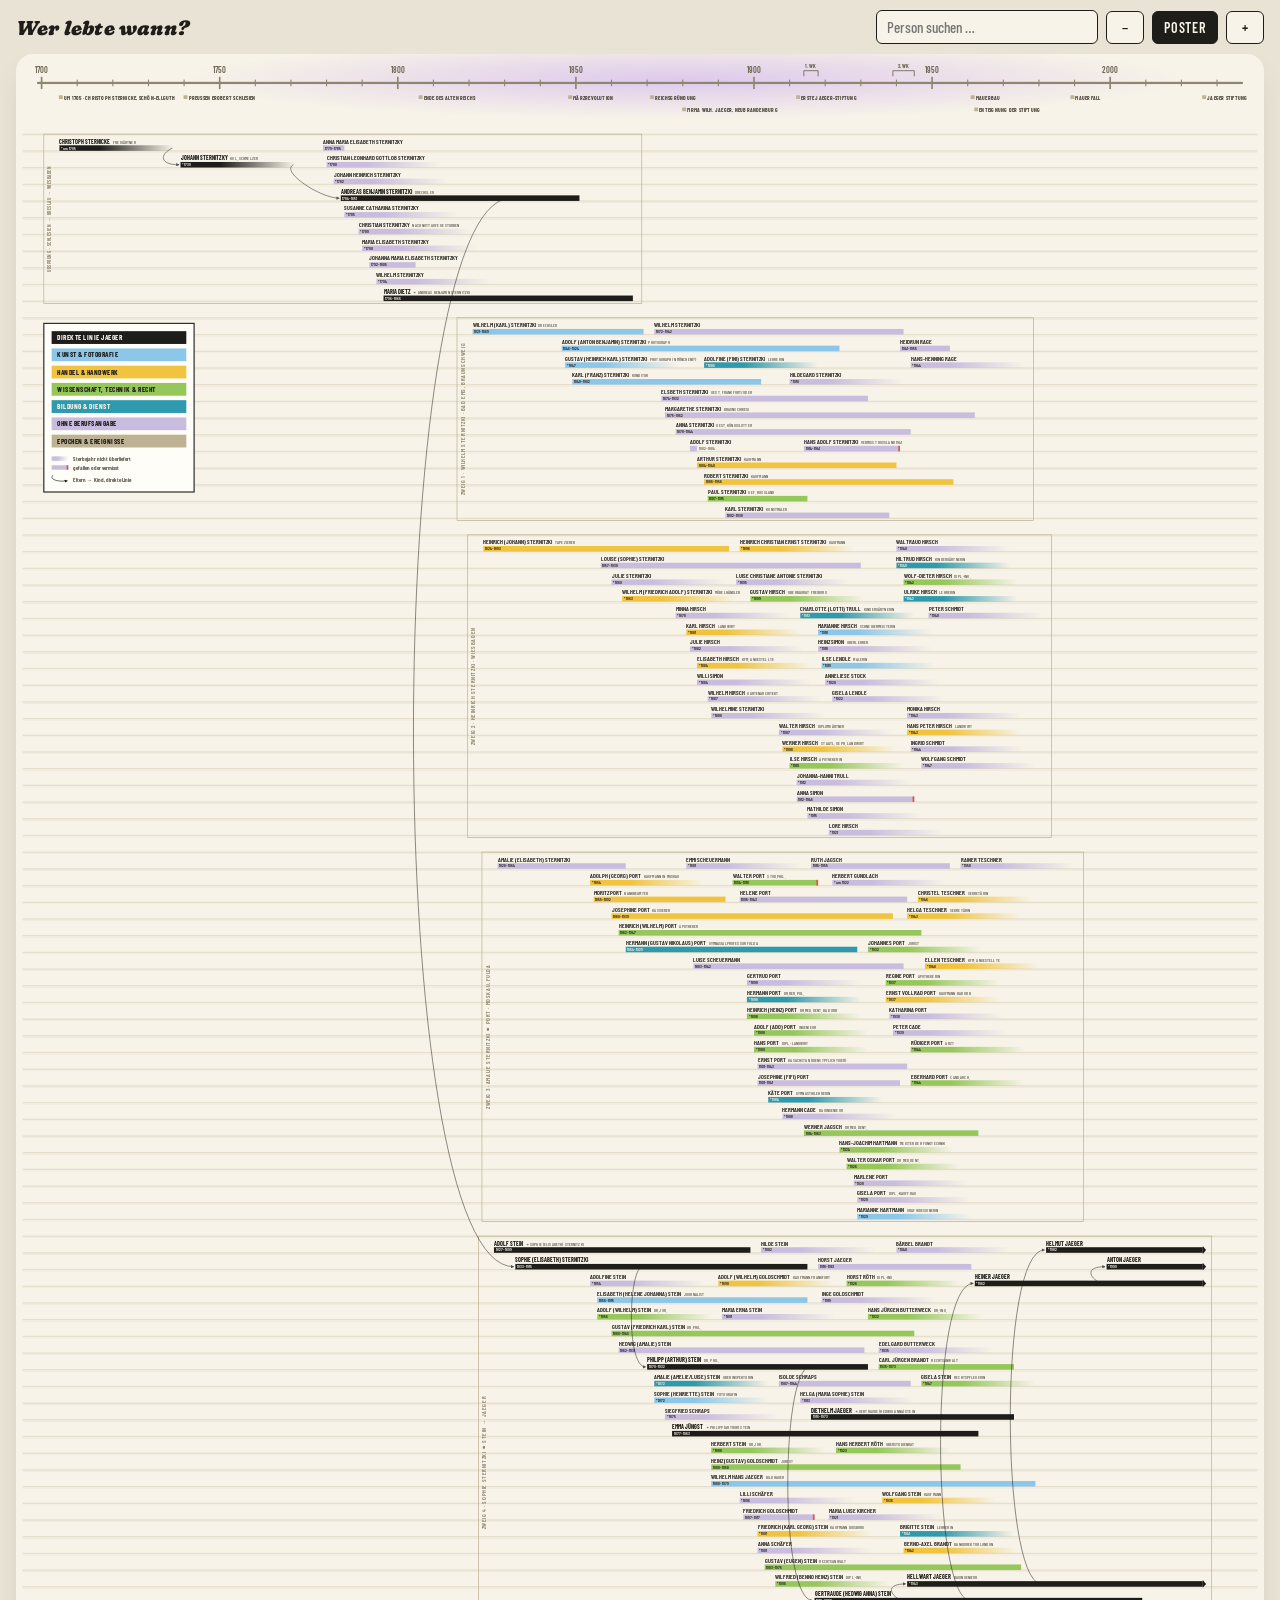
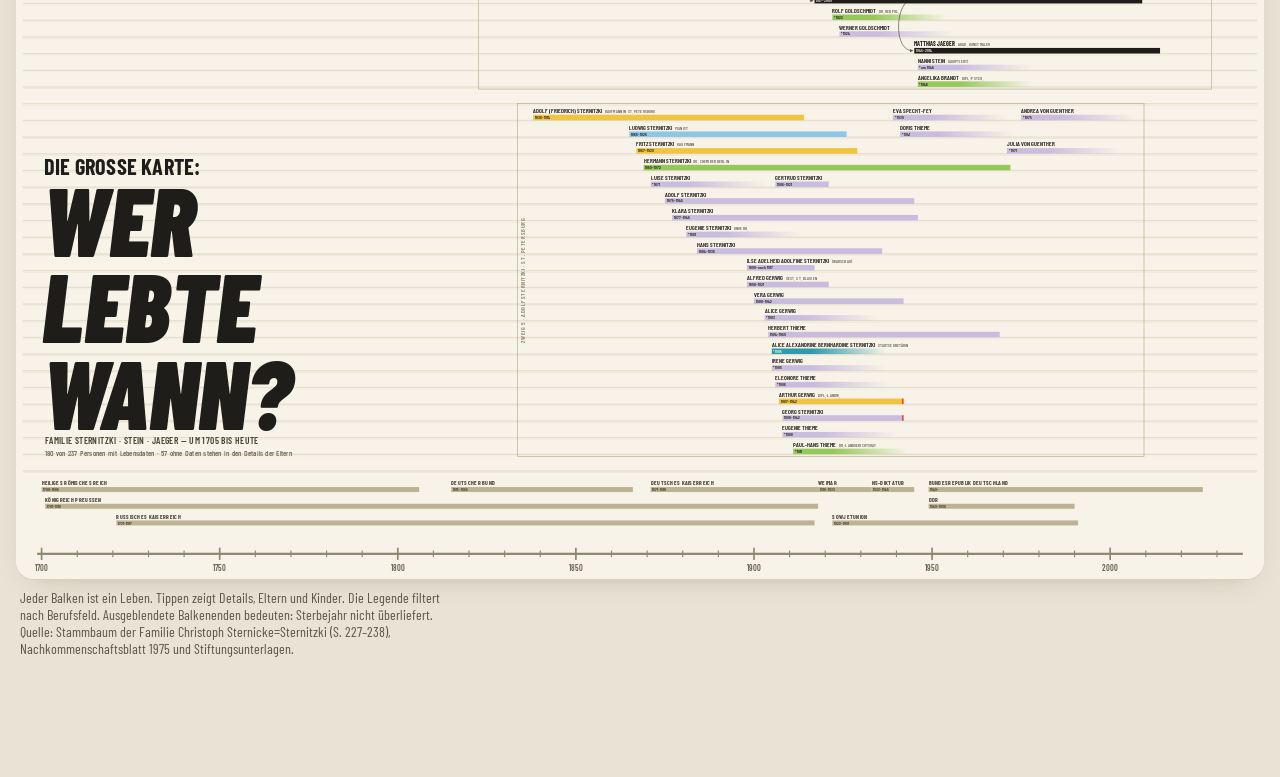
==== wer-lebte-wann.html @ cc1fd386 "Add files via upload" ====
<!doctype html><html><head><meta charset=utf8><meta name=viewport content="width=device-width,initial-scale=1,viewport-fit=cover"><style>:root{color-scheme:light;box-sizing:border-box;padding-top:env(safe-area-inset-top,0px);padding-bottom:env(safe-area-inset-bottom,0px)}html{scroll-padding-top:env(safe-area-inset-top,0px)}body{margin:0;padding:0;font:14px -apple-system,BlinkMacSystemFont,sans-serif;background:#faf9f5;color:#141413}img{max-width:100%}[hidden]:not([hidden=until-found i]){display:none!important}</style></head><body>
<title>Wer lebte wann? Familie Jaeger</title>
<link rel="preconnect" href="https://fonts.googleapis.com">
<link rel="preconnect" href="https://fonts.gstatic.com" crossorigin>
<link rel="stylesheet" href="https://fonts.googleapis.com/css2?family=Fraunces:ital,opsz,wght,SOFT,WONK@0,9..144,700,100,0;1,9..144,900,100,1&family=Barlow+Condensed:wght@400;500;600;700&display=swap">
<style>
:root{
  --page:#e9e3d5; --paper:#f7f3e8; --ink:#1f1d1a; --ink2:#5b554a; --rule:#e2dac7;
  --kunst:#8cc7ea; --handel:#f0c43f; --wissen:#95c75a; --bildung:#2f9aad; --none:#c9bddf;
  --linie:#1f1d1a; --epoche:#bdb293; --krieg:#e0524a;
  color-scheme: light;
}
html,body{background:var(--page);color:var(--ink)}
body{font-family:"Barlow Condensed","Arial Narrow",Arial,sans-serif;padding-inline:16px;padding-block:0 120px}
.bar{position:sticky;top:env(safe-area-inset-top,0px);z-index:5;display:flex;flex-wrap:wrap;gap:8px;align-items:center;
  padding-block:10px;background:var(--page)}
.bar b{font-family:Fraunces,Georgia,serif;font-style:italic;font-weight:900;font-size:20px;letter-spacing:.01em;margin-right:auto;
  font-variation-settings:"SOFT" 100,"WONK" 1}
.bar input{font:500 15px "Barlow Condensed",sans-serif;padding:7px 10px;border:1.5px solid var(--ink);border-radius:6px;background:var(--paper);color:var(--ink);width:200px;max-width:52vw}
.bar button{font:600 14px "Barlow Condensed",sans-serif;letter-spacing:.06em;text-transform:uppercase;padding:7px 11px;border:1.5px solid var(--ink);
  background:var(--paper);color:var(--ink);border-radius:6px;cursor:pointer;min-width:38px}
.bar button:hover{background:var(--ink);color:var(--paper)}
.bar button:focus-visible,.bar input:focus-visible{outline:2px solid var(--krieg);outline-offset:2px}
.bar button[aria-pressed="true"]{background:var(--ink);color:var(--paper)}
#wrap{overflow-x:auto;border-radius:18px;background:var(--paper);box-shadow:0 1px 0 #d8d0bd,0 10px 30px -18px rgba(60,45,20,.35)}
#wrap svg{display:block}
svg text{font-family:"Barlow Condensed","Arial Narrow",Arial,sans-serif}
.it{cursor:pointer}
.it:hover .nm{fill:#b8382f}
.it .hl{fill:none;stroke:transparent;stroke-width:2}
.it.sel .hl{stroke:var(--krieg)}
.it.rel .hl{stroke:var(--krieg);stroke-dasharray:3 3}
.dim{opacity:.13}
.lg{cursor:pointer}
.lg:hover text{fill:#b8382f}
.hint{font-size:14px;color:var(--ink2);margin:10px 4px 0;max-width:70ch}
#card{position:fixed;left:50%;transform:translateX(-50%);bottom:calc(14px + env(safe-area-inset-bottom,0px));z-index:9;
  width:min(540px,calc(100vw - 32px));background:#fffdf7;border:1.5px solid var(--ink);border-radius:14px;
  box-shadow:0 18px 40px -16px rgba(40,30,10,.45);padding:14px 16px 14px;max-height:52vh;overflow:auto}
#card h3{font-family:Fraunces,Georgia,serif;font-weight:700;font-size:22px;line-height:1.1;margin:0 30px 2px 0;text-wrap:balance}
#card .d{font-weight:600;font-size:15px;letter-spacing:.05em;color:var(--ink2)}
#card .chip{display:inline-block;font-weight:600;font-size:12px;letter-spacing:.08em;text-transform:uppercase;padding:2px 7px;border-radius:3px;margin:8px 6px 0 0;color:var(--ink)}
#card p{font-family:Georgia,serif;font-size:14.5px;line-height:1.45;margin:8px 0 0;color:var(--ink)}
#card .k{font-family:"Barlow Condensed",sans-serif;font-weight:600;font-size:12px;letter-spacing:.08em;text-transform:uppercase;color:var(--ink2);margin-top:10px}
#card a{color:var(--ink);text-decoration:underline;text-decoration-color:#b9ad8e;cursor:pointer}
#card .x{position:absolute;right:10px;top:8px;border:0;background:none;font-size:24px;line-height:1;cursor:pointer;color:var(--ink);padding:4px 6px}
@media (prefers-reduced-motion:no-preference){ .it.flash .hl{animation:fl 1.1s ease 2} @keyframes fl{50%{stroke:var(--krieg);stroke-width:5}} }
</style>

<div class="bar">
  <b>Wer lebte wann?</b>
  <input id="q" list="names" placeholder="Person suchen …" aria-label="Person suchen" autocomplete="off">
  <datalist id="names"></datalist>
  <button id="zo" aria-label="Verkleinern">−</button>
  <button id="zf" aria-pressed="true">Poster</button>
  <button id="zi" aria-label="Vergrößern">+</button>
</div>
<div id="wrap" role="img" aria-label="Zeitleiste der Lebensdaten der Familie Sternitzki, Stein und Jaeger von 1705 bis heute"></div>
<p class="hint">Jeder Balken ist ein Leben. Tippen zeigt Details, Eltern und Kinder. Die Legende filtert nach Berufsfeld. Ausgeblendete Balkenenden bedeuten: Sterbejahr nicht überliefert. Quelle: Stammbaum der Familie Christoph Sternicke=Sternitzki (S. 227–238), Nachkommenschaftsblatt 1975 und Stiftungsunterlagen.</p>
<div id="card" hidden></div>

<script>
const DATA = [{"id":0,"p":null,"n":"Christoph Sternicke","b":1705,"d":null,"ap":true,"df":"","pr":"Freigärtner, Schön-Ellguth (Schlesien)","note":"Freigärtner, Schön-Ellguth (Schlesien) · ⚭ Maria","dt":"um 1705","main":true,"band":0},{"id":1,"p":0,"n":"Johann Sternitzky","b":1739,"d":null,"ap":false,"df":"","pr":"Kgl. Schmelzer, Münze Breslau","note":"Kgl. Schmelzer, Münze Breslau · ⚭ Maria Elisabeth Methmer · 9 Kinder","dt":"*22.1.1739","main":true,"band":0},{"id":2,"p":1,"n":"Anna Maria Elisabeth Sternitzky","b":1779,"d":1785,"ap":false,"df":"","pr":"","note":"","dt":"*26.1.1779, †1785","main":false,"band":0},{"id":3,"p":1,"n":"Christian Leonhard Gottlob Sternitzky","b":1780,"d":null,"ap":false,"df":"","pr":"","note":"","dt":"*17.9.1780","main":false,"band":0},{"id":4,"p":1,"n":"Johann Heinrich Sternitzky","b":1782,"d":null,"ap":false,"df":"","pr":"","note":"","dt":"*20.11.1782","main":false,"band":0},{"id":5,"p":1,"n":"Andreas Benjamin Sternitzki","b":1784,"d":1851,"ap":false,"df":"","pr":"Drechsler, Wiesbaden","note":"⚭ Maria Sophie Henriette Amalie Dietz (1796–1866) · Drechsler, Wiesbaden · 5 Kinder","dt":"1784–1851","main":true,"band":0},{"id":6,"p":1,"n":"Susanne Catharina Sternitzky","b":1785,"d":null,"ap":false,"df":"","pr":"","note":"","dt":"*2.2.1785","main":false,"band":0},{"id":7,"p":1,"n":"Christian Sternitzky","b":1789,"d":null,"ap":false,"df":"","pr":"nach Nottaufe gestorben","note":"nach Nottaufe gestorben","dt":"*6.1.1789","main":false,"band":0},{"id":8,"p":1,"n":"Maria Elisabeth Sternitzky","b":1790,"d":null,"ap":false,"df":"","pr":"","note":"","dt":"*2.7.1790","main":false,"band":0},{"id":9,"p":1,"n":"Johanna Maria Elisabeth Sternitzky","b":1792,"d":1805,"ap":false,"df":"","pr":"","note":"","dt":"1792–1805","main":false,"band":0},{"id":10,"p":1,"n":"Wilhelm Sternitzky","b":1794,"d":null,"ap":false,"df":"","pr":"","note":"","dt":"*16.11.1794","main":false,"band":0},{"id":11,"p":5,"n":"Wilhelm (Karl) Sternitzki","b":1821,"d":1869,"ap":false,"df":"","pr":"Drechsler, Graveur, Photograph, Bad Ems","note":"Drechsler, Graveur, Photograph, Bad Ems · ⚭ Elisabeth Hofmann (†1878) · 3 Kinder","dt":"1821–1869","main":false,"band":1},{"id":12,"p":11,"n":"Adolf (Anton Benjamin) Sternitzki","b":1846,"d":1924,"ap":false,"df":"","pr":"Photograph, Wolfenbüttel (1871) & Braunschweig (1877)","note":"Photograph, Wolfenbüttel (1871) & Braunschweig (1877) · 1.⚭ Louise Karoline Rudolff (†1884) · 2.⚭ Christine Helene Bock (1861–1901) · 6 Kinder, 1–3 Wolfenbüttel, 4–6 Braunschweig","dt":"1846–1924","main":false,"band":1},{"id":13,"p":12,"n":"Wilhelm Sternitzki","b":1872,"d":1942,"ap":false,"df":"","pr":"","note":"⚭ Margarethe Reinicke (†1968), Gifhorn · 2 Kinder","dt":"1872–1942","main":false,"band":1},{"id":14,"p":13,"n":"Hildegard Sternitzki","b":1910,"d":null,"ap":false,"df":"","pr":"","note":"⚭ Walter Rage (gef. Russland 1943) · 2 Kinder","dt":"*1910","main":false,"band":1},{"id":15,"p":14,"n":"Heidrun Rage","b":1941,"d":1955,"ap":false,"df":"","pr":"","note":"","dt":"1941–1955","main":false,"band":1},{"id":16,"p":14,"n":"Hans-Henning Rage","b":1944,"d":null,"ap":false,"df":"","pr":"","note":"","dt":"*1944","main":false,"band":1},{"id":17,"p":13,"n":"Hans Adolf Sternitzki","b":1914,"d":1941,"ap":false,"df":"vermisst","pr":"vermißt Russland 1941","note":"vermißt Russland 1941","dt":"*1914","main":false,"band":1},{"id":18,"p":12,"n":"Elsbeth Sternitzki","b":1874,"d":1932,"ap":false,"df":"","pr":"gest. Frankfurt/Oder","note":"gest. Frankfurt/Oder","dt":"1874–1932","main":false,"band":1},{"id":19,"p":12,"n":"Margarethe Sternitzki","b":1875,"d":1962,"ap":false,"df":"","pr":"Braunschweig","note":"Braunschweig","dt":"1875–1962","main":false,"band":1},{"id":20,"p":12,"n":"Anna Sternitzki","b":1878,"d":1944,"ap":false,"df":"","pr":"gest. Königslutter","note":"gest. Königslutter","dt":"1878–1944","main":false,"band":1},{"id":21,"p":12,"n":"Adolf Sternitzki","b":1882,"d":1884,"ap":false,"df":"","pr":"","note":"","dt":"1882–1884","main":false,"band":1},{"id":22,"p":12,"n":"Adolfine (Fini) Sternitzki","b":1886,"d":null,"ap":false,"df":"","pr":"Lehrerin, Braunschweig","note":"Lehrerin, Braunschweig","dt":"*1886","main":false,"band":1},{"id":23,"p":11,"n":"Gustav (Heinrich Karl) Sternitzki","b":1847,"d":null,"ap":false,"df":"","pr":"Photograph in München(?)","note":"Photograph in München(?) · ⚭ Else … · 1 Kind","dt":"*1847","main":false,"band":1},{"id":24,"p":23,"n":"Emma Sternitzki","b":null,"d":null,"ap":false,"df":"","pr":"","note":"⚭ … Unkauf · 2 Kinder","dt":"","main":false,"band":1},{"id":25,"p":24,"n":"Sohn Unkauf","b":null,"d":null,"ap":false,"df":"","pr":"starb als Student","note":"starb als Student","dt":"","main":false,"band":1},{"id":26,"p":24,"n":"Ella Unkauf","b":null,"d":null,"ap":false,"df":"","pr":"Lehrerin","note":"Lehrerin","dt":"","main":false,"band":1},{"id":27,"p":11,"n":"Karl (Franz) Sternitzki","b":1849,"d":1902,"ap":false,"df":"","pr":"Konditor, Photograph — übernahm 1877 das Photogeschäft Wolfenbüttel vom Bruder","note":"Konditor, Photograph — übernahm 1877 das Photogeschäft Wolfenbüttel vom Bruder · ⚭ Marie Massin (1857–1925) · 4 Kinder, Wolfenbüttel","dt":"1849–1902","main":false,"band":1},{"id":28,"p":27,"n":"Arthur Sternitzki","b":1884,"d":1940,"ap":false,"df":"","pr":"Kaufmann, ledig","note":"Kaufmann, ledig","dt":"1884–1940","main":false,"band":1},{"id":29,"p":27,"n":"Robert Sternitzki","b":1886,"d":1956,"ap":false,"df":"","pr":"Kaufmann, ledig","note":"Kaufmann, ledig","dt":"1886–1956","main":false,"band":1},{"id":30,"p":27,"n":"Paul Sternitzki","b":1887,"d":1915,"ap":false,"df":"","pr":"gef. Rußland, cand.math.","note":"gef. Rußland, cand.math.","dt":"1887–1915","main":false,"band":1},{"id":31,"p":27,"n":"Karl Sternitzki","b":1892,"d":1938,"ap":false,"df":"","pr":"Kunstmaler, ledig","note":"Kunstmaler, ledig","dt":"1892–1938","main":false,"band":1},{"id":32,"p":5,"n":"Heinrich (Johann) Sternitzki","b":1824,"d":1893,"ap":false,"df":"","pr":"Tapezierer, Möbelhändler Wiesbaden, Geschworener","note":"Tapezierer, Möbelhändler Wiesbaden, Geschworener · ⚭ Anna Maria Auguste French (†1871) · 4 Kinder, in Wiesbaden (nur 3 im Quellbuch namentlich geführt)","dt":"1824–1893","main":false,"band":2},{"id":33,"p":32,"n":"Louise (Sophie) Sternitzki","b":1857,"d":1930,"ap":false,"df":"","pr":"","note":"⚭ Friedrich Hirsch (1851–1940) · 6 Kinder, Wi-Bierstadt","dt":"1857–1930","main":false,"band":2},{"id":34,"p":33,"n":"Minna Hirsch","b":1878,"d":null,"ap":false,"df":"","pr":"","note":"⚭ Wilhelm Vonhausen · keine Kinder","dt":"*1878","main":false,"band":2},{"id":35,"p":33,"n":"Karl Hirsch","b":1881,"d":null,"ap":false,"df":"","pr":"Landwirt, Niederhausen","note":"Landwirt, Niederhausen · ⚭ Johanna Müller · 4 Kinder","dt":"*1881","main":false,"band":2},{"id":36,"p":35,"n":"Walter Hirsch","b":1907,"d":null,"ap":false,"df":"","pr":"Diplomgärtner","note":"Diplomgärtner · ⚭ Irmgard Roediger (1.Ehe) · 2.⚭ Günter Bertling","dt":"*1907","main":false,"band":2},{"id":37,"p":36,"n":"Waltraud Hirsch","b":1940,"d":null,"ap":false,"df":"","pr":"","note":"","dt":"*1940","main":false,"band":2},{"id":38,"p":36,"n":"Wolf-Dieter Hirsch","b":1942,"d":null,"ap":false,"df":"","pr":"Dipl.-Ing.","note":"","dt":"*1942, Dipl.-Ing.","main":false,"band":2},{"id":39,"p":36,"n":"Monika Hirsch","b":1943,"d":null,"ap":false,"df":"","pr":"","note":"","dt":"*1943","main":false,"band":2},{"id":40,"p":35,"n":"Werner Hirsch","b":1908,"d":null,"ap":false,"df":"","pr":"staatl. gepr. Landwirt","note":"staatl. gepr. Landwirt · ⚭ Margret Wefelscheid, Niederhausen","dt":"*1908","main":false,"band":2},{"id":41,"p":40,"n":"Hiltrud Hirsch","b":1940,"d":null,"ap":false,"df":"","pr":"Kindergärtnerin","note":"Kindergärtnerin · ⚭ Horst Brandel","dt":"*1940","main":false,"band":2},{"id":42,"p":41,"n":"Sebastian Brandel","b":null,"d":null,"ap":false,"df":"","pr":"","note":"","dt":"","main":false,"band":2},{"id":43,"p":41,"n":"Tobias Brandel","b":null,"d":null,"ap":false,"df":"","pr":"","note":"","dt":"","main":false,"band":2},{"id":44,"p":40,"n":"Ulrike Hirsch","b":1942,"d":null,"ap":false,"df":"","pr":"Lehrerin","note":"Lehrerin · ⚭ Hartmut Amberger","dt":"*1942","main":false,"band":2},{"id":45,"p":44,"n":"Stephanie Amberger","b":null,"d":null,"ap":false,"df":"","pr":"","note":"","dt":"","main":false,"band":2},{"id":46,"p":40,"n":"Hans Peter Hirsch","b":1943,"d":null,"ap":false,"df":"","pr":"Landwirt","note":"Landwirt · ⚭ Renate Döring","dt":"*1943","main":false,"band":2},{"id":47,"p":46,"n":"Lukas Hirsch","b":null,"d":null,"ap":false,"df":"","pr":"","note":"","dt":"","main":false,"band":2},{"id":48,"p":35,"n":"Ilse Hirsch","b":1910,"d":null,"ap":false,"df":"","pr":"Apothekerin","note":"Apothekerin · ⚭ Joseph Schmitt · keine Kinder","dt":"*1910","main":false,"band":2},{"id":49,"p":35,"n":"Lore Hirsch","b":1921,"d":null,"ap":false,"df":"","pr":"","note":"⚭ Reinhold Bosies, Oberamtsrat","dt":"*1921","main":false,"band":2},{"id":50,"p":33,"n":"Julie Hirsch","b":1882,"d":null,"ap":false,"df":"","pr":"","note":"⚭ Wilhelm Trull, Kaufmann Berlin","dt":"*1882","main":false,"band":2},{"id":51,"p":50,"n":"Johanna-Hanni Trull","b":1912,"d":null,"ap":false,"df":"","pr":"","note":"⚭ Georg Müller","dt":"*1912","main":false,"band":2},{"id":52,"p":51,"n":"Horst Müller","b":null,"d":null,"ap":false,"df":"","pr":"","note":"","dt":"","main":false,"band":2},{"id":53,"p":50,"n":"Charlotte (Lotti) Trull","b":1913,"d":null,"ap":false,"df":"","pr":"Kindergärtnerin","note":"Kindergärtnerin · ⚭ Folkert Müller, Pfarrer","dt":"*1913","main":false,"band":2},{"id":54,"p":33,"n":"Elisabeth Hirsch","b":1884,"d":null,"ap":false,"df":"","pr":"Kfm. Angestellte","note":"Kfm. Angestellte · ⚭ Karl Stock, Kaufmann","dt":"*1884","main":false,"band":2},{"id":55,"p":54,"n":"Anneliese Stock","b":1920,"d":null,"ap":false,"df":"","pr":"","note":"⚭ Herbert Seidel","dt":"*1920","main":false,"band":2},{"id":56,"p":55,"n":"Monika Seidel","b":null,"d":null,"ap":false,"df":"","pr":"","note":"","dt":"","main":false,"band":2},{"id":57,"p":33,"n":"Wilhelm Hirsch","b":1887,"d":null,"ap":false,"df":"","pr":"Gartenarchitekt, Aukam","note":"Gartenarchitekt, Aukam · ⚭ Anna Hahn","dt":"*1887","main":false,"band":2},{"id":58,"p":57,"n":"Marianne Hirsch","b":1918,"d":null,"ap":false,"df":"","pr":"Schneidermeisterin","note":"","dt":"*1918, Schneidermeisterin","main":false,"band":2},{"id":59,"p":33,"n":"Gustav Hirsch","b":1899,"d":null,"ap":false,"df":"","pr":"Oberbaurat Freiburg","note":"Oberbaurat Freiburg · ⚭ Eva Blaschke · keine Kinder","dt":"*1899","main":false,"band":2},{"id":60,"p":32,"n":"Julie Sternitzki","b":1860,"d":null,"ap":false,"df":"","pr":"","note":"⚭ Eduard Simon, Obergärtner","dt":"*1860","main":false,"band":2},{"id":61,"p":60,"n":"Willi Simon","b":1884,"d":null,"ap":false,"df":"","pr":"","note":"⚭ Frieda Rus, Pforzheim","dt":"*1884","main":false,"band":2},{"id":62,"p":61,"n":"Anna Simon","b":1912,"d":1945,"ap":false,"df":"gefallen","pr":"","note":"","dt":"*1912, gef. München 1945","main":false,"band":2},{"id":63,"p":61,"n":"Mathilde Simon","b":1915,"d":null,"ap":false,"df":"","pr":"","note":"⚭ Gerhard Fischer, Reichsbankinspektor · keine Kinder","dt":"*1915","main":false,"band":2},{"id":64,"p":61,"n":"Heinz Simon","b":1918,"d":null,"ap":false,"df":"","pr":"Oberlehrer","note":"⚭ Cläre Hammer · keine Kinder","dt":"*1918, Oberlehrer","main":false,"band":2},{"id":65,"p":32,"n":"Wilhelm (Friedrich Adolf) Sternitzki","b":1863,"d":null,"ap":false,"df":"","pr":"Möbelhändler","note":"Möbelhändler · 1.⚭ Wilhelmine Gaab · 2.⚭ Auguste Müller","dt":"*1863","main":false,"band":2},{"id":66,"p":65,"n":"Wilhelmine Sternitzki","b":1888,"d":null,"ap":false,"df":"","pr":"","note":"","dt":"*1888","main":false,"band":2},{"id":67,"p":65,"n":"Luise Christiane Antonie Sternitzki","b":1895,"d":null,"ap":false,"df":"","pr":"","note":"1.⚭ Karl Lendle, Bankbeamter · 2.⚭ Karl Schneider","dt":"*1895","main":false,"band":2},{"id":68,"p":67,"n":"Ilse Lendle","b":1919,"d":null,"ap":false,"df":"","pr":"Malerin","note":"⚭ Kurt Pedell · keine Kinder","dt":"*1919, Malerin","main":false,"band":2},{"id":69,"p":67,"n":"Gisela Lendle","b":1922,"d":null,"ap":false,"df":"","pr":"","note":"⚭ Günther Schmidt, Kaufmann","dt":"*1922","main":false,"band":2},{"id":70,"p":69,"n":"Ingrid Schmidt","b":1944,"d":null,"ap":false,"df":"","pr":"","note":"⚭ Donald Sinclair Day","dt":"*1944","main":false,"band":2},{"id":71,"p":70,"n":"Andrew Jan Day","b":null,"d":null,"ap":false,"df":"","pr":"","note":"","dt":"","main":false,"band":2},{"id":72,"p":69,"n":"Wolfgang Schmidt","b":1947,"d":null,"ap":false,"df":"","pr":"","note":"","dt":"*1947","main":false,"band":2},{"id":73,"p":69,"n":"Peter Schmidt","b":1949,"d":null,"ap":false,"df":"","pr":"","note":"","dt":"*1949","main":false,"band":2},{"id":74,"p":65,"n":"Heinrich Christian Ernst Sternitzki","b":1896,"d":null,"ap":false,"df":"","pr":"Kaufmann","note":"Kaufmann · ⚭ Paula Springer · keine Kinder","dt":"*1896","main":false,"band":2},{"id":75,"p":5,"n":"Amalie (Elisabeth) Sternitzki","b":1828,"d":1864,"ap":false,"df":"","pr":"","note":"⚭ Joseph Port (1827–1904), Kreissekretär a.D., Kanzleirat · 5 Kinder","dt":"1828–1864","main":false,"band":3},{"id":76,"p":75,"n":"Adolph (Georg) Port","b":1854,"d":null,"ap":false,"df":"","pr":"Kaufmann in Moskau","note":"Kaufmann in Moskau · ⚭ Fanni Doll","dt":"*1854","main":false,"band":3},{"id":77,"p":76,"n":"Gertrud Port","b":1898,"d":null,"ap":false,"df":"","pr":"","note":"","dt":"*1898","main":false,"band":3},{"id":78,"p":76,"n":"Adolf (Ado) Port","b":1900,"d":null,"ap":false,"df":"","pr":"Ingenieur, Swerdlowsk","note":"Ingenieur, Swerdlowsk · ⚭ Katharina Waganowa","dt":"*1900","main":false,"band":3},{"id":79,"p":78,"n":"Katharina Port","b":1938,"d":null,"ap":false,"df":"","pr":"","note":"","dt":"*1938","main":false,"band":3},{"id":80,"p":76,"n":"Ernst Port","b":1901,"d":1943,"ap":false,"df":"","pr":"Kasachstan (Dienstpflichtiger)","note":"","dt":"*1901, †1943 Kasachstan (Dienstpflichtiger)","main":false,"band":3},{"id":81,"p":75,"n":"Moritz Port","b":1855,"d":1892,"ap":false,"df":"","pr":"Bankbeamter","note":"","dt":"1855–1892, Bankbeamter","main":false,"band":3},{"id":82,"p":75,"n":"Josephine Port","b":1860,"d":1939,"ap":false,"df":"","pr":"Kassierer, Höchst/Main","note":"1.⚭ August Herber (†1901) · Kassierer, Höchst/Main","dt":"1860–1939","main":false,"band":3},{"id":83,"p":82,"n":"Emmi Scheuermann","b":1881,"d":null,"ap":false,"df":"","pr":"","note":"⚭ August Gundlach, Kaufmann Bingen","dt":"*1881","main":false,"band":3},{"id":84,"p":83,"n":"Herbert Gundlach","b":1922,"d":null,"ap":true,"df":"","pr":"","note":"","dt":"*um 1922","main":false,"band":3},{"id":85,"p":82,"n":"Luise Scheuermann","b":1883,"d":1942,"ap":false,"df":"","pr":"","note":"1.⚭ Gottfried Cade · 2.⚭ Dr. Eugen Jagsch, Zahnarzt Wiesbaden","dt":"1883–1942","main":false,"band":3},{"id":86,"p":85,"n":"Hermann Cade","b":1908,"d":null,"ap":false,"df":"","pr":"Bauingenieur","note":"Bauingenieur · ⚭ Margarethe Saar","dt":"*1908","main":false,"band":3},{"id":87,"p":86,"n":"Peter Cade","b":1939,"d":null,"ap":false,"df":"","pr":"","note":"","dt":"*1939","main":false,"band":3},{"id":88,"p":85,"n":"Werner Jagsch","b":1914,"d":1963,"ap":false,"df":"","pr":"Dr.med.dent., Wiesbaden","note":"Dr.med.dent., Wiesbaden · 1.⚭ Diez (3 Söhne, Alfred Fuhrig) · 2.⚭ Wilhelma Thielemann","dt":"1914–1963","main":false,"band":3},{"id":89,"p":85,"n":"Ruth Jagsch","b":1916,"d":1955,"ap":false,"df":"","pr":"","note":"⚭ Werner Teschner · 2.⚭ Emmi Auler","dt":"1916–1955","main":false,"band":3},{"id":90,"p":89,"n":"Rainer Teschner","b":1958,"d":null,"ap":false,"df":"","pr":"","note":"","dt":"*1958","main":false,"band":3},{"id":91,"p":89,"n":"Helga Teschner","b":1943,"d":null,"ap":false,"df":"","pr":"Sekretärin","note":"⚭ Vincenzo Casaccia, Bundesbahnangestellter","dt":"*1943, Sekretärin","main":false,"band":3},{"id":92,"p":91,"n":"Marco Casaccia","b":null,"d":null,"ap":false,"df":"","pr":"","note":"","dt":"","main":false,"band":3},{"id":93,"p":91,"n":"Alexandra Casaccia","b":null,"d":null,"ap":false,"df":"","pr":"","note":"","dt":"","main":false,"band":3},{"id":94,"p":91,"n":"Marcella Casaccia","b":null,"d":null,"ap":false,"df":"","pr":"","note":"","dt":"","main":false,"band":3},{"id":95,"p":89,"n":"Christel Teschner","b":1946,"d":null,"ap":false,"df":"","pr":"Sekretärin","note":"⚭ Werner Bücher, Polier","dt":"*1946, Sekretärin","main":false,"band":3},{"id":96,"p":95,"n":"Thomas Bücher","b":null,"d":null,"ap":false,"df":"","pr":"","note":"","dt":"","main":false,"band":3},{"id":97,"p":89,"n":"Ellen Teschner","b":1948,"d":null,"ap":false,"df":"","pr":"kfm. Angestellte","note":"⚭ Arno Braun, Buchhalter","dt":"*1948, kfm. Angestellte","main":false,"band":3},{"id":98,"p":97,"n":"Sabine Braun","b":null,"d":null,"ap":false,"df":"","pr":"","note":"","dt":"","main":false,"band":3},{"id":99,"p":75,"n":"Heinrich (Wilhelm) Port","b":1862,"d":1947,"ap":false,"df":"","pr":"Apotheker, Generalagent","note":"⚭ Maria Ruhl (†1936) · 3 Kinder","dt":"1862–1947, Apotheker, Generalagent","main":false,"band":3},{"id":100,"p":99,"n":"Hermann Port","b":1898,"d":null,"ap":false,"df":"","pr":"Dr.rer.pol., Dozent Königsberg","note":"⚭ Brigitte Fieberg · 5 Kinder","dt":"*1898, Dr.rer.pol., Dozent Königsberg","main":false,"band":3},{"id":101,"p":100,"n":"Gisela Port","b":1929,"d":null,"ap":false,"df":"","pr":"Dipl.-Kauffrau","note":"⚭ Hans Hüning, Dr.rer.pol., Direktor Düsseldorf","dt":"*1929, Dipl.-Kauffrau","main":false,"band":3},{"id":102,"p":101,"n":"Eckehard Hüning","b":null,"d":null,"ap":false,"df":"","pr":"","note":"","dt":"","main":false,"band":3},{"id":103,"p":101,"n":"Ulrich Hüning","b":null,"d":null,"ap":false,"df":"","pr":"","note":"","dt":"","main":false,"band":3},{"id":104,"p":100,"n":"Johannes Port","b":1932,"d":null,"ap":false,"df":"","pr":"Jurist, Reg.-Dir.","note":"⚭ Eva Schnell, Lehrerin Köln","dt":"*1932, Jurist, Reg.-Dir.","main":false,"band":3},{"id":105,"p":104,"n":"Michael Port","b":null,"d":null,"ap":false,"df":"","pr":"","note":"","dt":"","main":false,"band":3},{"id":106,"p":104,"n":"Ursula Port","b":null,"d":null,"ap":false,"df":"","pr":"","note":"","dt":"","main":false,"band":3},{"id":107,"p":104,"n":"Andreas Port","b":null,"d":null,"ap":false,"df":"","pr":"","note":"","dt":"","main":false,"band":3},{"id":108,"p":100,"n":"Regine Port","b":1937,"d":null,"ap":false,"df":"","pr":"Apothekerin","note":"⚭ Bruno Claßen, Jurist, Oberpostrat Siegen","dt":"*1937, Apothekerin","main":false,"band":3},{"id":109,"p":108,"n":"Hildegard Claßen","b":null,"d":null,"ap":false,"df":"","pr":"","note":"","dt":"","main":false,"band":3},{"id":110,"p":108,"n":"Peter Claßen","b":null,"d":null,"ap":false,"df":"","pr":"","note":"","dt":"","main":false,"band":3},{"id":111,"p":100,"n":"Rüdiger Port","b":1944,"d":null,"ap":false,"df":"","pr":"Arzt","note":"","dt":"*1944, Arzt","main":false,"band":3},{"id":112,"p":100,"n":"Eberhard Port","b":1944,"d":null,"ap":false,"df":"","pr":"cand.arch.","note":"","dt":"*1944, cand.arch.","main":false,"band":3},{"id":113,"p":99,"n":"Hans Port","b":1900,"d":null,"ap":false,"df":"","pr":"Dipl.-Landwirt, Oberlandwirtschaftsrat","note":"⚭ Hildegard-Agnes Sante, Lehrerin · keine Kinder","dt":"*1900, Dipl.-Landwirt, Oberlandwirtschaftsrat","main":false,"band":3},{"id":114,"p":99,"n":"Käte Port","b":1904,"d":null,"ap":false,"df":"","pr":"Gymnastiklehrerin","note":"","dt":"*1904, Gymnastiklehrerin","main":false,"band":3},{"id":115,"p":75,"n":"Hermann (Gustav Nikolaus) Port","b":1864,"d":1929,"ap":false,"df":"","pr":"Gymnasialprofessor Fulda","note":"⚭ Karoline verw. Haas · 4 Kinder","dt":"1864–1929, Gymnasialprofessor Fulda","main":false,"band":3},{"id":116,"p":115,"n":"Walter Port","b":1894,"d":1918,"ap":false,"df":"gefallen","pr":"stud.phil.","note":"","dt":"*1894, gef. Merville 1918, stud.phil.","main":false,"band":3},{"id":117,"p":115,"n":"Helene Port","b":1896,"d":1943,"ap":false,"df":"","pr":"","note":"⚭ Hugo Hartmann, Bankbeamter Fulda","dt":"*1896, †1943","main":false,"band":3},{"id":118,"p":117,"n":"Hans-Joachim Hartmann","b":1924,"d":null,"ap":false,"df":"","pr":"Meister der Funktechnik","note":"Meister der Funktechnik · ⚭ Doris verw. Kattner · keine Kinder","dt":"*1924","main":false,"band":3},{"id":119,"p":117,"n":"Marianne Hartmann","b":1929,"d":null,"ap":false,"df":"","pr":"Grafikdesignerin","note":"⚭ Bernhard Johannes, Grafikdesigner","dt":"*1929, Grafikdesignerin","main":false,"band":3},{"id":120,"p":119,"n":"Iris Johannes","b":null,"d":null,"ap":false,"df":"","pr":"","note":"","dt":"","main":false,"band":3},{"id":121,"p":115,"n":"Heinrich (Heinz) Port","b":1898,"d":null,"ap":false,"df":"","pr":"Dr.med.dent. Bad Orb","note":"1.⚭ Auguste Maria Schwarz · 2.⚭ Henriette (Henny) Grau · 3 Kinder","dt":"*1898, Dr.med.dent. Bad Orb","main":false,"band":3},{"id":122,"p":121,"n":"Walter Oskar Port","b":1926,"d":null,"ap":false,"df":"","pr":"Dr.med.dent.","note":"⚭ Margaretha Uhl","dt":"*1926, Dr.med.dent.","main":false,"band":3},{"id":123,"p":122,"n":"Christine Port","b":null,"d":null,"ap":false,"df":"","pr":"","note":"","dt":"","main":false,"band":3},{"id":124,"p":121,"n":"Marlene Port","b":1928,"d":null,"ap":false,"df":"","pr":"","note":"⚭ Paul Köhli, Ingenieur Bern","dt":"*1928","main":false,"band":3},{"id":125,"p":124,"n":"Brigitte Köhli","b":null,"d":null,"ap":false,"df":"","pr":"","note":"","dt":"","main":false,"band":3},{"id":126,"p":124,"n":"Kathrin Köhli","b":null,"d":null,"ap":false,"df":"","pr":"","note":"","dt":"","main":false,"band":3},{"id":127,"p":124,"n":"Markus Köhli","b":null,"d":null,"ap":false,"df":"","pr":"","note":"","dt":"","main":false,"band":3},{"id":128,"p":121,"n":"Ernst Vollrad Port","b":1937,"d":null,"ap":false,"df":"","pr":"Kaufmann Bad Orb","note":"1.⚭ Johanna Gruber · 2.⚭ Barbara Johannes/Langenselbold","dt":"*1937, Kaufmann Bad Orb","main":false,"band":3},{"id":129,"p":128,"n":"Ivonne Port","b":null,"d":null,"ap":false,"df":"","pr":"","note":"","dt":"","main":false,"band":3},{"id":130,"p":128,"n":"Oliver Port","b":null,"d":null,"ap":false,"df":"","pr":"","note":"","dt":"","main":false,"band":3},{"id":131,"p":128,"n":"Sven Port","b":null,"d":null,"ap":false,"df":"","pr":"","note":"","dt":"","main":false,"band":3},{"id":132,"p":115,"n":"Josephine (Fifi) Port","b":1901,"d":1941,"ap":false,"df":"","pr":"","note":"","dt":"1901–1941","main":false,"band":3},{"id":133,"p":5,"n":"Sophie (Elisabeth) Sternitzki","b":1833,"d":1915,"ap":false,"df":"","pr":"","note":"⚭ Adolf Stein (1827–1899), Buchdrucker Frankfurt/M · 8 Kinder","dt":"1833–1915","main":true,"band":4},{"id":134,"p":133,"n":"Adolfine Stein","b":1854,"d":null,"ap":false,"df":"","pr":"","note":"⚭ Reinhold Schraps, Rechtsanwalt","dt":"*1854","main":false,"band":4},{"id":135,"p":134,"n":"Siegfried Schraps","b":1875,"d":null,"ap":false,"df":"","pr":"","note":"⚭ Maria Friederike Mätzke","dt":"*1875","main":false,"band":4},{"id":136,"p":135,"n":"Isolde Schraps","b":1907,"d":1944,"ap":false,"df":"?","pr":"","note":"","dt":"*1907, †1944?","main":false,"band":4},{"id":137,"p":133,"n":"Elisabeth (Helene Johanna) Stein","b":1856,"d":1915,"ap":false,"df":"","pr":"Journalist","note":"","dt":"*1856, †um 1915, Journalist","main":false,"band":4},{"id":138,"p":133,"n":"Adolf (Wilhelm) Stein","b":1856,"d":null,"ap":false,"df":"","pr":"Dr.jur., Rechtsanwalt Frankfurt","note":"Dr.jur., Rechtsanwalt Frankfurt · ⚭ Luise Schwab","dt":"*1856","main":false,"band":4},{"id":139,"p":138,"n":"Herbert Stein","b":1888,"d":null,"ap":false,"df":"","pr":"Dr.jur., Rechtsanwalt","note":"⚭ Erna Witt · keine Kinder","dt":"*1888, Dr.jur., Rechtsanwalt","main":false,"band":4},{"id":140,"p":138,"n":"Maria Erna Stein","b":1891,"d":null,"ap":false,"df":"","pr":"","note":"⚭ Helmut Kircher, Fabrikant","dt":"*1891","main":false,"band":4},{"id":141,"p":140,"n":"Maria Luise Kircher","b":1921,"d":null,"ap":false,"df":"","pr":"","note":"","dt":"*1921","main":false,"band":4},{"id":142,"p":133,"n":"Gustav (Friedrich Karl) Stein","b":1860,"d":1945,"ap":false,"df":"","pr":"Dr.phil., Syndikus","note":"⚭ Helene Kattwinkel","dt":"1860–1945, Dr.phil., Syndikus","main":false,"band":4},{"id":143,"p":142,"n":"Friedrich (Karl Georg) Stein","b":1901,"d":null,"ap":false,"df":"","pr":"Kaufmann Duisburg","note":"⚭ Elfriede Laupenmühlen","dt":"*1901, Kaufmann Duisburg","main":false,"band":4},{"id":144,"p":143,"n":"Barbara Stein","b":null,"d":null,"ap":false,"df":"","pr":"","note":"","dt":"","main":false,"band":4},{"id":145,"p":142,"n":"Gustav (Eugen) Stein","b":1903,"d":1975,"ap":false,"df":"","pr":"Rechtsanwalt, Professor","note":"⚭ Ruth Immelen","dt":"1903–1975, Rechtsanwalt, Professor","main":false,"band":4},{"id":146,"p":145,"n":"Nanni Stein","b":1946,"d":null,"ap":true,"df":"","pr":"(adoptiert)","note":"⚭ Kaj Burchardi","dt":"*um 1946 (adoptiert)","main":false,"band":4},{"id":147,"p":146,"n":"Astrid Burchardi","b":null,"d":null,"ap":false,"df":"","pr":"","note":"","dt":"","main":false,"band":4},{"id":148,"p":146,"n":"Julie Burchardi","b":null,"d":null,"ap":false,"df":"","pr":"","note":"","dt":"","main":false,"band":4},{"id":149,"p":133,"n":"Hedwig (Amalie) Stein","b":1862,"d":1931,"ap":false,"df":"","pr":"","note":"⚭ Max Goldschmidt (1847–1885), Kaufmann Frankfurt","dt":"1862–1931","main":false,"band":4},{"id":150,"p":149,"n":"Heinz (Gustav) Goldschmidt","b":1888,"d":1958,"ap":false,"df":"","pr":"Jurist, Min.-Rat Bonn","note":"⚭ Gertrud Leymann","dt":"1888–1958, Jurist, Min.-Rat Bonn","main":false,"band":4},{"id":151,"p":150,"n":"Inge Goldschmidt","b":1919,"d":null,"ap":false,"df":"","pr":"","note":"⚭ Herbert Knolle, Dr.rer.pol., Min.-Direktor","dt":"*1919","main":false,"band":4},{"id":152,"p":151,"n":"Marga Knolle","b":null,"d":null,"ap":false,"df":"","pr":"","note":"","dt":"","main":false,"band":4},{"id":153,"p":151,"n":"Klaus Knolle","b":null,"d":null,"ap":false,"df":"","pr":"","note":"","dt":"","main":false,"band":4},{"id":154,"p":150,"n":"Rolf Goldschmidt","b":1922,"d":null,"ap":false,"df":"","pr":"Dr.rer.pol., Min.-Rat Stuttgart","note":"⚭ Brigitte Bauer","dt":"*1922, Dr.rer.pol., Min.-Rat Stuttgart","main":false,"band":4},{"id":155,"p":149,"n":"Adolf (Wilhelm) Goldschmidt","b":1890,"d":null,"ap":false,"df":"","pr":"Kaufmann Frankfurt","note":"⚭ Susi Schwarz","dt":"*1890, Kaufmann Frankfurt","main":false,"band":4},{"id":156,"p":155,"n":"Werner Goldschmidt","b":1924,"d":null,"ap":false,"df":"","pr":"","note":"⚭ Ruth Mayerhofer, New York","dt":"*1924","main":false,"band":4},{"id":157,"p":156,"n":"Stephan Goldschmidt","b":null,"d":null,"ap":false,"df":"","pr":"","note":"","dt":"","main":false,"band":4},{"id":158,"p":156,"n":"Barbara Goldschmidt","b":null,"d":null,"ap":false,"df":"","pr":"","note":"","dt":"","main":false,"band":4},{"id":159,"p":149,"n":"Friedrich Goldschmidt","b":1897,"d":1917,"ap":false,"df":"gefallen","pr":"","note":"","dt":"*1897, gef. Frankreich 1917","main":false,"band":4},{"id":160,"p":133,"n":"Amalie (Amelie/Luise) Stein","b":1872,"d":null,"ap":false,"df":"","pr":"Oberinspektorin","note":"","dt":"*1872, Oberinspektorin","main":false,"band":4},{"id":161,"p":133,"n":"Sophie (Henriette) Stein","b":1872,"d":null,"ap":false,"df":"","pr":"Fotografin","note":"⚭ Paul Schäfer, Fotograf Elberfeld","dt":"*1872, Fotografin","main":false,"band":4},{"id":162,"p":161,"n":"Lilli Schäfer","b":1896,"d":null,"ap":false,"df":"","pr":"","note":"⚭ Wilhelm Röth, Rektor Elberfeld","dt":"*1896","main":false,"band":4},{"id":163,"p":162,"n":"Hans Herbert Röth","b":1923,"d":null,"ap":false,"df":"","pr":"Oberstudienrat","note":"⚭ Marga Langen, Dortmund","dt":"*1923, Oberstudienrat","main":false,"band":4},{"id":164,"p":163,"n":"Hans Werner Röth","b":null,"d":null,"ap":false,"df":"","pr":"","note":"","dt":"","main":false,"band":4},{"id":165,"p":163,"n":"Wilfried Röth","b":null,"d":null,"ap":false,"df":"","pr":"","note":"","dt":"","main":false,"band":4},{"id":166,"p":162,"n":"Horst Röth","b":1926,"d":null,"ap":false,"df":"","pr":"Dipl.-Ing., Professor","note":"⚭ Gertrud Langen (Schwester der Vorerwähnten)","dt":"*1926, Dipl.-Ing., Professor","main":false,"band":4},{"id":167,"p":166,"n":"Claus Dieter Röth","b":null,"d":null,"ap":false,"df":"","pr":"","note":"","dt":"","main":false,"band":4},{"id":168,"p":166,"n":"Bärbel Röth","b":null,"d":null,"ap":false,"df":"","pr":"","note":"","dt":"","main":false,"band":4},{"id":169,"p":166,"n":"Gitta Röth","b":null,"d":null,"ap":false,"df":"","pr":"","note":"","dt":"","main":false,"band":4},{"id":170,"p":166,"n":"Harald Röth","b":null,"d":null,"ap":false,"df":"","pr":"","note":"","dt":"","main":false,"band":4},{"id":171,"p":161,"n":"Anna Schäfer","b":1901,"d":null,"ap":false,"df":"","pr":"","note":"⚭ Hans Butterweck, Gewerbeschuldirektor Gevelsberg","dt":"*1901","main":false,"band":4},{"id":172,"p":171,"n":"Hans Jürgen Butterweck","b":1932,"d":null,"ap":false,"df":"","pr":"Dr.-Ing., Professor","note":"⚭ Hanne Bachmann","dt":"*1932, Dr.-Ing., Professor","main":false,"band":4},{"id":173,"p":172,"n":"Ute Butterweck","b":null,"d":null,"ap":false,"df":"","pr":"","note":"","dt":"","main":false,"band":4},{"id":174,"p":172,"n":"Christoff Butterweck","b":null,"d":null,"ap":false,"df":"","pr":"","note":"","dt":"","main":false,"band":4},{"id":175,"p":171,"n":"Edelgard Butterweck","b":1935,"d":null,"ap":false,"df":"","pr":"","note":"","dt":"*1935","main":false,"band":4},{"id":176,"p":133,"n":"Philipp (Arthur) Stein","b":1870,"d":1932,"ap":false,"df":"","pr":"Dr. phil., Professor, Publizist","note":"⚭ Emma Jüngst (1877–1963) · 4 Kinder, Frankfurt/M","dt":"1870–1932, Dr.phil., Professor","main":true,"band":4},{"id":177,"p":176,"n":"Hilde Stein","b":1902,"d":null,"ap":false,"df":"","pr":"","note":"⚭ Rolf Kadach · kinderlos","dt":"*1902","main":false,"band":4},{"id":178,"p":176,"n":"Wilfried (Benno Heinz) Stein","b":1906,"d":null,"ap":false,"df":"","pr":"Dipl.-Ing., Direktor Köln","note":"⚭ Edith Graff","dt":"*1906, Dipl.-Ing., Direktor Köln","main":false,"band":4},{"id":179,"p":178,"n":"Wolfgang Stein","b":1936,"d":null,"ap":false,"df":"","pr":"Kaufmann","note":"","dt":"*1936, Kaufmann","main":false,"band":4},{"id":180,"p":178,"n":"Brigitte Stein","b":1941,"d":null,"ap":false,"df":"","pr":"Lehrerin","note":"⚭ Werner Schmitz, Jurist ORR Köln","dt":"*1941, Lehrerin","main":false,"band":4},{"id":181,"p":180,"n":"Andreas Schmitz","b":null,"d":null,"ap":false,"df":"","pr":"","note":"","dt":"","main":false,"band":4},{"id":182,"p":180,"n":"Thomas Schmitz","b":null,"d":null,"ap":false,"df":"","pr":"","note":"","dt":"","main":false,"band":4},{"id":183,"p":178,"n":"Gisela Stein","b":1947,"d":null,"ap":false,"df":"","pr":"Rechtspflegerin","note":"⚭ Paul Jacob, Staatsanwalt München","dt":"*1947, Rechtspflegerin","main":false,"band":4},{"id":184,"p":176,"n":"Helga (Maria Sophie) Stein","b":1913,"d":null,"ap":false,"df":"","pr":"","note":"⚭ Carl Jochen Brandt, Kaufmann München","dt":"*1913","main":false,"band":4},{"id":185,"p":184,"n":"Carl Jürgen Brandt","b":1935,"d":1973,"ap":false,"df":"","pr":"Rechtsanwalt","note":"⚭ Brigitte Dohrmann","dt":"1935–1973, Rechtsanwalt","main":false,"band":4},{"id":186,"p":185,"n":"Carl Jörg Brandt","b":null,"d":null,"ap":false,"df":"","pr":"","note":"","dt":"","main":false,"band":4},{"id":187,"p":185,"n":"Dirk Brandt","b":null,"d":null,"ap":false,"df":"","pr":"","note":"","dt":"","main":false,"band":4},{"id":188,"p":185,"n":"Jochen Brandt","b":null,"d":null,"ap":false,"df":"","pr":"","note":"","dt":"","main":false,"band":4},{"id":189,"p":184,"n":"Bärbel Brandt","b":1940,"d":null,"ap":false,"df":"","pr":"","note":"⚭ Ludolph Hoesch","dt":"*1940","main":false,"band":4},{"id":190,"p":189,"n":"Sabine Hoesch","b":null,"d":null,"ap":false,"df":"","pr":"","note":"","dt":"","main":false,"band":4},{"id":191,"p":184,"n":"Bernd-Axel Brandt","b":1942,"d":null,"ap":false,"df":"","pr":"Bankdirektor London","note":"⚭ Margret Mäckelmann","dt":"*1942, Bankdirektor London","main":false,"band":4},{"id":192,"p":191,"n":"Carl Axel Brandt","b":null,"d":null,"ap":false,"df":"","pr":"","note":"","dt":"","main":false,"band":4},{"id":193,"p":184,"n":"Angelika Brandt","b":1946,"d":null,"ap":false,"df":"","pr":"Dipl.-Psych.","note":"","dt":"*1946, Dipl.-Psych.","main":false,"band":4},{"id":194,"p":176,"n":"Gertraude (Hedwig Anna) Stein","b":1917,"d":2009,"ap":false,"df":"","pr":"","note":"⚭ Diethelm Jaeger (1916–1973), Kaufmann Neubrandenburg","dt":"*1917","main":true,"band":4},{"id":195,"p":194,"n":"Hellwart Jaeger","b":1943,"d":null,"ap":false,"df":"","pr":"Bauingenieur, Stifter der Jaeger Stiftung","note":"Bauingenieur · Stifter der Jaeger Stiftung","dt":"*7.10.1943","main":true,"band":4,"alive":true},{"id":196,"p":195,"n":"Helmut Jaeger","b":1982,"d":null,"ap":false,"df":"","pr":"","note":"Sohn, Vorsorgebevollmächtigter (Quelle: Stiftungsunterlagen)","dt":"*12.2.1982","main":true,"band":4,"alive":true},{"id":197,"p":194,"n":"Matthias Jaeger","b":1945,"d":2014,"ap":false,"df":"","pr":"akad. Kunstmaler","note":"","dt":"1945–2014, akad. Kunstmaler","main":true,"band":4},{"id":198,"p":197,"n":"Paul Jaeger","b":null,"d":null,"ap":false,"df":"","pr":"","note":"Sohn (Quelle: Stiftungsunterlagen)","dt":"","main":true,"band":4},{"id":199,"p":197,"n":"Tilmann Jaeger","b":null,"d":null,"ap":false,"df":"","pr":"","note":"Sohn (Quelle: Stiftungsunterlagen)","dt":"","main":true,"band":4},{"id":200,"p":194,"n":"Heiner Jaeger","b":1962,"d":null,"ap":false,"df":"","pr":"","note":"","dt":"*12.6.1962","main":true,"band":4,"alive":true},{"id":201,"p":200,"n":"Anton Jaeger","b":1999,"d":null,"ap":false,"df":"","pr":"","note":"Sohn, potenzieller Nacherbe (Quelle: Stiftungsunterlagen)","dt":"*4.5.1999","main":true,"band":4,"alive":true},{"id":202,"p":5,"n":"Adolf (Friedrich) Sternitzki","b":1838,"d":1914,"ap":false,"df":"","pr":"Kaufmann in St. Petersburg, eingeäschert Mainz 1914","note":"Kaufmann in St. Petersburg, eingeäschert Mainz 1914 · ⚭ (Louise) Wilhelmine (Henriette) Marx · 8 Kinder","dt":"1838–1914","main":false,"band":5},{"id":203,"p":202,"n":"Ludwig Sternitzki","b":1865,"d":1926,"ap":false,"df":"","pr":"Pianist","note":"","dt":"1865–1926, Pianist","main":false,"band":5},{"id":204,"p":202,"n":"Fritz Sternitzki","b":1867,"d":1929,"ap":false,"df":"","pr":"Kaufmann, „erblich ehrenwerter Bürger“ St. Petersburg","note":"⚭ Fanni Mielck","dt":"1867–1929, Kaufmann, „erblich ehrenwerter Bürger“ St. Petersburg","main":false,"band":5},{"id":205,"p":204,"n":"Ilse Adelheid Adolfine Sternitzki","b":1898,"d":1917,"ap":false,"df":"nach","pr":"(Warschau)","note":"","dt":"*1898, †nach 1917 (Warschau)","main":false,"band":5},{"id":206,"p":204,"n":"Alice Alexandrine Bernhardine Sternitzki","b":1905,"d":null,"ap":false,"df":"","pr":"Stadtsekretärin","note":"","dt":"*1905, Stadtsekretärin","main":false,"band":5},{"id":207,"p":202,"n":"Hermann Sternitzki","b":1869,"d":1972,"ap":false,"df":"","pr":"Dr. Chemiker Berlin","note":"⚭ Ada Fey · keine Kinder","dt":"1869–1972, Dr. Chemiker Berlin","main":false,"band":5},{"id":208,"p":202,"n":"Luise Sternitzki","b":1871,"d":null,"ap":false,"df":"","pr":"","note":"⚭ Alfred Gerwig (†1915, auf der Flucht aus Russland) · 5 Kinder, St.Petersburg","dt":"*1871","main":false,"band":5},{"id":209,"p":208,"n":"Alfred Gerwig","b":1898,"d":1921,"ap":false,"df":"","pr":"gest. St. Blasien","note":"","dt":"1898–1921, gest. St. Blasien","main":false,"band":5},{"id":210,"p":208,"n":"Vera Gerwig","b":1900,"d":1942,"ap":false,"df":"","pr":"","note":"⚭ Paul Scheer, Kaufmann · keine Kinder","dt":"1900–1942","main":false,"band":5},{"id":211,"p":208,"n":"Alice Gerwig","b":1903,"d":null,"ap":false,"df":"","pr":"","note":"","dt":"*1903","main":false,"band":5},{"id":212,"p":208,"n":"Irene Gerwig","b":1905,"d":null,"ap":false,"df":"","pr":"","note":"⚭ H. Doerner, Dr.jur.","dt":"*1905","main":false,"band":5},{"id":213,"p":212,"n":"Dieter Doerner","b":null,"d":null,"ap":false,"df":"","pr":"","note":"","dt":"","main":false,"band":5},{"id":214,"p":212,"n":"Jürgen Doerner","b":null,"d":null,"ap":false,"df":"","pr":"","note":"","dt":"","main":false,"band":5},{"id":215,"p":212,"n":"Barbara Doerner","b":null,"d":null,"ap":false,"df":"","pr":"","note":"","dt":"","main":false,"band":5},{"id":216,"p":208,"n":"Arthur Gerwig","b":1907,"d":1942,"ap":false,"df":"vermisst","pr":"Dipl.-Landw.","note":"⚭ Lisel Gilka · 2 Töchter (unbenannt)","dt":"*1907, verm. Russland 1942, Dipl.-Landw.","main":false,"band":5},{"id":217,"p":202,"n":"Adolf Sternitzki","b":1875,"d":1945,"ap":false,"df":"","pr":"","note":"⚭ Sophie Habermann · 2 Kinder, St. Petersburg","dt":"1875–1945","main":false,"band":5},{"id":218,"p":217,"n":"Gertrud Sternitzki","b":1906,"d":1921,"ap":false,"df":"","pr":"","note":"","dt":"1906–1921","main":false,"band":5},{"id":219,"p":217,"n":"Georg Sternitzki","b":1908,"d":1942,"ap":false,"df":"vermisst","pr":"","note":"","dt":"*1908, vermißt Russland 1942","main":false,"band":5},{"id":220,"p":202,"n":"Klara Sternitzki","b":1877,"d":1946,"ap":false,"df":"","pr":"","note":"⚭ Paul Thieme, Namslau/Schlesien · 3 Kinder","dt":"1877–1946","main":false,"band":5},{"id":221,"p":220,"n":"Herbert Thieme","b":1904,"d":1969,"ap":false,"df":"","pr":"","note":"","dt":"1904–1969","main":false,"band":5},{"id":222,"p":220,"n":"Eleonore Thieme","b":1906,"d":null,"ap":false,"df":"","pr":"","note":"⚭ Walter Specht-Fey, Chemiker","dt":"*1906","main":false,"band":5},{"id":223,"p":222,"n":"Eva Specht-Fey","b":1939,"d":null,"ap":false,"df":"","pr":"","note":"","dt":"*1939","main":false,"band":5},{"id":224,"p":220,"n":"Eugenie Thieme","b":1908,"d":null,"ap":false,"df":"","pr":"","note":"⚭ F. Alexandrowicz, Kaufmann · keine Kinder","dt":"*1908","main":false,"band":5},{"id":225,"p":220,"n":"Paul-Hans Thieme","b":1911,"d":null,"ap":false,"df":"","pr":"Dr.-Landgerichtsrat","note":"⚭ Ursula Thomas","dt":"*1911, Dr.-Landgerichtsrat","main":false,"band":5},{"id":226,"p":225,"n":"Doris Thieme","b":1941,"d":null,"ap":false,"df":"","pr":"","note":"⚭ Wolfgang von Guenther, Rechtsanwalt","dt":"*1941","main":false,"band":5},{"id":227,"p":226,"n":"Julia von Guenther","b":1971,"d":null,"ap":false,"df":"","pr":"","note":"","dt":"*1971","main":false,"band":5},{"id":228,"p":226,"n":"Andrea von Guenther","b":1975,"d":null,"ap":false,"df":"","pr":"","note":"","dt":"*1975","main":false,"band":5},{"id":229,"p":202,"n":"Eugenie Sternitzki","b":1881,"d":null,"ap":false,"df":"","pr":"unverh.","note":"","dt":"*1881, unverh.","main":false,"band":5},{"id":230,"p":202,"n":"Hans Sternitzki","b":1884,"d":1936,"ap":false,"df":"","pr":"","note":"⚭ Erna Palckel · 1 Tochter (unbenannt, *um 1923)","dt":"*1884, †Berlin 1936","main":false,"band":5},{"id":300,"p":null,"n":"Maria Dietz","b":1796,"d":1866,"ap":false,"df":"","pr":"","note":"⚭ Andreas Benjamin Sternitzki","dt":"1796–1866","main":true,"band":0,"sp":5},{"id":301,"p":null,"n":"Adolf Stein","b":1827,"d":1899,"ap":false,"df":"","pr":"Buchdrucker, Frankfurt/M","note":"⚭ Sophie Sternitzki · 8 Kinder","dt":"1827–1899","main":true,"band":4,"sp":133},{"id":302,"p":null,"n":"Emma Jüngst","b":1877,"d":1963,"ap":false,"df":"","pr":"","note":"⚭ Prof. Dr. Philipp Stein · 4 Kinder","dt":"1877–1963","main":true,"band":4,"sp":176},{"id":303,"p":null,"n":"Diethelm Jaeger","b":1916,"d":1973,"ap":false,"df":"","pr":"Kaufmann, Lyriker, Neubrandenburg","note":"⚭ Gertraude Stein · Söhne Hellwart, Matthias, Heiner","dt":"1916–1973","main":true,"band":4,"sp":194},{"id":304,"p":null,"n":"Wilhelm Hans Jaeger","b":1888,"d":1979,"ap":false,"df":"","pr":"Bildhauer","note":"„Onkel Wim“ · Sohn des Firmengründers Wilhelm Jaeger · Bildhauer und künstl. Leiter der Bauschmuckwerkstätten; Mudder-Schulten-Brunnen","dt":"1888–1979","main":false,"band":4,"sp":null},{"id":305,"p":null,"n":"Horst Jaeger","b":1918,"d":1961,"ap":false,"df":"","pr":"","note":"Familie und Firma Wilh. Jaeger","dt":"1918–1961","main":false,"band":4,"sp":null}];
(async function(){
const Y0=1700, Y1=2036, PX=6.4, ML=46, RH=30, NOW=2026;
const W = ML*2 + (Y1-Y0)*PX;
const x = y => ML + (y-Y0)*PX;
const byId = {}; DATA.forEach(o=>byId[o.id]=o);
const kids = {}; DATA.forEach(o=>{ if(o.p!=null){ (kids[o.p]=kids[o.p]||[]).push(o.id);} });
const CATS = [
  ['linie','Direkte Linie Jaeger','#1f1d1a'],
  ['kunst','Kunst & Fotografie','#8cc7ea'],
  ['handel','Handel & Handwerk','#f0c43f'],
  ['wissen','Wissenschaft, Technik & Recht','#95c75a'],
  ['bildung','Bildung & Dienst','#2f9aad'],
  ['none','Ohne Berufsangabe','#c9bddf'],
  ['epoche','Epochen & Ereignisse','#bdb293']
];
const CCOL = Object.fromEntries(CATS.map(c=>[c[0],c[2]]));
const CNAME = Object.fromEntries(CATS.map(c=>[c[0],c[1]]));
function cat(o){
  if(o.main) return 'linie';
  const s=o.pr||'';
  if(/Lehrer|Studienrat|Rektor|Kindergärtner|Pfarrer|Gymnastik|Gymnasialprof|Dozent|Oberinspektor|Stadtsekret/.test(s)) return 'bildung';
  if(/Maler|Graveur|Photograph|Fotograf|Pianist|Grafik|Bildhauer|Lyriker|Journalist|Publizist|Schneidermeister/.test(s)) return 'kunst';
  if(/Dr|Prof|Ing|Chemiker|Jurist|Rechtsanwalt|Arzt|Apothek|Rat\b|rat\b|Syndikus|Reg\.|Landgerichts|cand|stud|Psych|Rechtspfleg|Funktechnik|Direktor/.test(s)) return 'wissen';
  if(/Kaufm|Drechsl|Tapezier|Möbel|Konditor|Landw|Gärtner|Schmelzer|Buchdruck|kfm|Sekretär|Bank|Kassierer|Angestellt|Polier|Buchhalt|Generalagent/.test(s)) return 'handel';
  return 'none';
}
const BANDS = [
  'Ursprung · Schlesien → Breslau → Wiesbaden',
  'Zweig 1 · Wilhelm Sternitzki · Bad Ems, Braunschweig',
  'Zweig 2 · Heinrich Sternitzki · Wiesbaden',
  'Zweig 3 · Amalie Sternitzki ⚭ Port · Moskau, Fulda',
  'Zweig 4 · Sophie Sternitzki ⚭ Stein → Jaeger',
  'Zweig 5 · Adolf Sternitzki · St. Petersburg'
];
await Promise.all([
  document.fonts.load('600 11px "Barlow Condensed"'), document.fonts.load('700 11px "Barlow Condensed"'),
  document.fonts.load('500 8px "Barlow Condensed"'), document.fonts.load('italic 900 100px Fraunces'),
  document.fonts.load('700 30px Fraunces')
]).catch(()=>{});
const cv=document.createElement('canvas').getContext('2d');
const mw=(font,t)=>{cv.font=font;return cv.measureText(t).width;};
const F_NAME='600 11px "Barlow Condensed", "Arial Narrow", Arial', F_NAMEB='700 11px "Barlow Condensed", "Arial Narrow", Arial',
      F_TAG='500 8px "Barlow Condensed", "Arial Narrow", Arial', F_DATE='600 7.5px "Barlow Condensed", "Arial Narrow", Arial';
const esc=s=>String(s).replace(/&/g,'&amp;').replace(/</g,'&lt;').replace(/>/g,'&gt;').replace(/"/g,'&quot;');

function dateStr(o){
  const b=(o.ap?'um ':'')+o.b;
  if(o.d) return b+'–'+(o.df&&o.df.includes('nach')?'nach ':'')+o.d;
  if(o.alive) return '*'+o.b;
  return '*'+b;
}
// build items
const items = DATA.filter(o=>o.b!=null).map(o=>{
  const c=cat(o);
  const fade = !o.d && !o.alive;
  const ey = o.d ? o.d : (o.alive ? NOW : Math.min(o.b+32, NOW));
  let tag='';
  if(o.sp!=null) tag='⚭ '+byId[o.sp].n;
  else if(o.pr){ tag=o.pr.split(/,| — /)[0].trim(); if(tag.length>30) tag=tag.slice(0,29)+'…'; }
  const name=o.n.toUpperCase(), TAG=tag.toUpperCase();
  const lw = mw(o.main?F_NAMEB:F_NAME,name) + (TAG? 5+mw(F_TAG,TAG):0);
  const ds = dateStr(o), dw = mw(F_DATE,ds);
  const x0=x(o.b); let x1=x(ey); if(x1-x0<4) x1=x0+4;
  const inside = (x1-x0) >= dw+8;
  const ext0 = x0-4, ext1 = Math.max(x0+lw, inside? x1 : x1+4+dw) + 12;
  return {o,c,fade,x0,x1,name,TAG,ds,inside,ext0,ext1,war:/gefallen|vermisst/.test(o.df||'')};
});
const itemById={}; items.forEach(it=>itemById[it.o.id]=it);

// layout
const TOP = 5*RH;
let row = 0; const bandBoxes=[];
for(let bi=0; bi<BANDS.length; bi++){
  const its = items.filter(it=>it.o.band===bi).sort((a,b)=>a.o.b-b.o.b || (b.o.main-a.o.main));
  const rows=[];
  its.forEach(it=>{
    let r=rows.findIndex(end=>end<=it.ext0);
    if(r<0){ r=rows.length; rows.push(0); }
    rows[r]=it.ext1; it.row=row+r; it.y=TOP+it.row*RH;
  });
  const minX=Math.min(...its.map(i=>i.ext0))-24, maxX=Math.max(...its.map(i=>i.ext1))+4;
  bandBoxes.push({bi, x0:minX, x1:Math.min(maxX,W-12), y0:TOP+row*RH-6, y1:TOP+(row+rows.length)*RH-2, n:its.length});
  row += rows.length + 1;
}
const bandsBottom = TOP + row*RH;
const ERAS = [
  [ ['Heiliges Römisches Reich',1700,1806], ['Deutscher Bund',1815,1866], ['Deutsches Kaiserreich',1871,1918], ['Weimar',1918,1933], ['NS-Diktatur',1933,1945], ['Bundesrepublik Deutschland',1949,NOW] ],
  [ ['Königreich Preußen',1701,1918], ['DDR',1949,1990] ],
  [ ['Russisches Kaiserreich',1721,1917], ['Sowjetunion',1922,1991] ]
];
const erasTop = bandsBottom + RH*0.3;
const H = erasTop + ERAS.length*RH + 90;

let s = `<svg xmlns="http://www.w3.org/2000/svg" viewBox="0 0 ${W} ${H}" width="${W}" height="${H}" id="poster">`;
s += `<defs>
  <radialGradient id="glow" cx="0.5" cy="0.5" r="0.5"><stop offset="0" stop-color="#c9a6f0" stop-opacity=".55"/><stop offset="1" stop-color="#c9a6f0" stop-opacity="0"/></radialGradient>
  <marker id="ar" viewBox="0 0 10 10" refX="8" refY="5" markerWidth="5" markerHeight="5" orient="auto-start-reverse"><path d="M0 0L10 5L0 10z" fill="#1f1d1a"/></marker>
  ${CATS.map(c=>`<linearGradient id="f_${c[0]}" x1="0" x2="1"><stop offset="0" stop-color="${getComputedStyle(document.documentElement).getPropertyValue('--'+c[0]).trim()}"/><stop offset=".35" stop-color="${getComputedStyle(document.documentElement).getPropertyValue('--'+c[0]).trim()}"/><stop offset="1" stop-color="${getComputedStyle(document.documentElement).getPropertyValue('--'+c[0]).trim()}" stop-opacity="0"/></linearGradient>`).join('')}
</defs>`;
s += `<rect width="${W}" height="${H}" fill="#f7f3e8"/>`;
s += `<ellipse cx="${x(1880)}" cy="46" rx="${PX*140}" ry="70" fill="url(#glow)"/>`;
// stripes
for(let yy=TOP-RH; yy<bandsBottom; yy+=RH){ s+=`<rect x="12" y="${yy+RH-7}" width="${W-24}" height="2.4" fill="#e6dfcd"/><rect x="12" y="${yy+RH-3.5}" width="${W-24}" height="1" fill="#ece6d7"/>`; }
// axes
function axis(y, labelsAbove){
  let a=`<rect x="${x(Y0)-8}" y="${y-2}" width="${(Y1-Y0)*PX+16}" height="4" fill="#8f8671"/>`;
  for(let yr=Y0; yr<=2030; yr+=10){
    const big = yr%50===0;
    a+=`<rect x="${x(yr)-(big?1.5:1)}" y="${y-(big?11:6)}" width="${big?3:2}" height="${big?22:12}" fill="#8f8671"/>`;
    if(big) a+=`<text x="${x(yr)}" y="${labelsAbove? y-18 : y+30}" text-anchor="middle" font-size="15" font-weight="600" fill="#6d6553">${yr}</text>`;
  }
  return a;
}
s += axis(52,true);
// war brackets on top
[['1. WK',1914,1918],['2. WK',1939,1945]].forEach(([l,a,b])=>{
  s+=`<path d="M${x(a)} 40 V30 H${x(b)} V40" fill="none" stroke="#6d6553" stroke-width="1.5"/><text x="${(x(a)+x(b))/2}" y="25" text-anchor="middle" font-size="10" font-weight="700" fill="#6d6553">${l}</text>`;
});
// events
const EV = [
  [1705,'um 1705 · Christoph Sternicke, Schön-Ellguth'],[1740,'Preußen erobert Schlesien'],[1806,'Ende des Alten Reichs'],[1848,'Märzrevolution'],
  [1871,'Reichsgründung'],[1880,'Firma Wilh. Jaeger, Neubrandenburg'],[1912,'Erste Jaeger-Stiftung'],[1961,'Mauerbau'],
  [1962,'Enteignung der Stiftung'],[1989,'Mauerfall'],[2026,'Jaeger Stiftung']
];
const evRows=[];
EV.forEach(([yr,l])=>{
  const t=l.toUpperCase(), w=mw('700 10px "Barlow Condensed"',t)+14;
  let x0=x(yr)-3; if(x0+w>W-14) x0=W-14-w;
  let r=evRows.findIndex(e=>e<=x0); if(r<0){r=evRows.length;evRows.push(0);} evRows[r]=x0+w+10;
  const yy=70+r*22;
  s+=`<rect x="${x(yr)-1}" y="${yy+4}" width="7" height="7" rx="1" fill="#bdb293"/><text x="${x0+ (x0<x(yr)-3?0:11)}" y="${yy+12}" font-size="10" font-weight="700" letter-spacing=".04em" fill="#4a4436" ${x0<x(yr)-3?'':''}>${esc(t)}</text>`;
});
// band boxes
bandBoxes.forEach(b=>{
  s+=`<rect x="${b.x0}" y="${b.y0}" width="${b.x1-b.x0}" height="${b.y1-b.y0}" fill="none" stroke="#b9ae90" stroke-width="1.2"/>`;
  const cx=b.x0+11, cy=(b.y0+b.y1)/2;
  const lbl = BANDS[b.bi].toUpperCase();
  s+=`<text transform="translate(${cx} ${cy}) rotate(-90)" text-anchor="middle" dominant-baseline="middle" font-size="${(b.y1-b.y0)>340?10.5:9}" font-weight="600" letter-spacing=".1em" fill="#8a8068">${esc(lbl)}</text>`;
});
// items
items.forEach(it=>{
  const {o,c}=it, y=it.y, by=y+14, bh=10, col=CCOL[c];
  let g=`<g class="it" data-id="${o.id}" data-c="${c}" tabindex="0" role="button" aria-label="${esc(o.n+', '+it.ds)}">`;
  g+=`<rect class="hl" x="${it.x0-4}" y="${y+1}" width="${it.ext1-it.x0-6}" height="${RH-5}" rx="3"/>`;
  g+=`<rect x="${it.x0-4}" y="${y+1}" width="${it.ext1-it.x0-6}" height="${RH-5}" fill="transparent"/>`;
  g+=`<text class="nm" x="${it.x0}" y="${y+11}" font-size="11" font-weight="${o.main?700:600}" fill="#1f1d1a">${esc(it.name)}${it.TAG?`<tspan dx="5" font-size="8" font-weight="500" fill="#5b554a" letter-spacing=".03em">${esc(it.TAG)}</tspan>`:''}</text>`;
  g+=`<rect x="${it.x0}" y="${by}" width="${it.x1-it.x0}" height="${bh}" fill="${it.fade?`url(#f_${c})`:col}"/>`;
  if(o.alive) g+=`<path d="M${it.x1} ${by-2} l6 ${bh/2+2} l-6 ${bh/2+2}z" fill="${col}"/>`;
  if(it.war) g+=`<rect x="${it.x1-3}" y="${by}" width="3" height="${bh}" fill="#e0524a"/>`;
  const dark = (c==='linie'||c==='bildung');
  if(it.inside) g+=`<text x="${it.x0+3}" y="${by+7.6}" font-size="7.5" font-weight="600" fill="${dark?'#f7f3e8':'#1f1d1a'}">${esc(it.ds)}</text>`;
  else g+=`<text x="${it.x1+4}" y="${by+7.6}" font-size="7.5" font-weight="600" fill="#6d6553">${esc(it.ds)}</text>`;
  g+='</g>';
  s+=g;
});
// direct-line connectors
const LINKS=[[0,1],[1,5],[5,133],[133,176],[176,194],[194,195],[194,197],[194,200],[195,196],[200,201]];
let con='';
LINKS.forEach(([a,b])=>{
  const A=itemById[a], B=itemById[b]; if(!A||!B) return;
  const px=Math.min(Math.max(B.x0-10, A.x0+6), A.x1-2), py=A.y+19, cx=B.x0-3, cy=B.y+19;
  const dx=Math.max(24, Math.abs(cy-py)*0.12);
  con+=`<path d="M${px} ${py} C${px-dx} ${py+ (cy>py?12:-12)} ${cx-dx-10} ${cy} ${cx} ${cy}" fill="none" stroke="#1f1d1a" stroke-width="1.2" marker-end="url(#ar)"/>`;
});
s+=`<g id="con" opacity=".75">${con}</g>`;
// eras
ERAS.forEach((r,ri)=>{
  const y=erasTop+ri*RH;
  r.forEach(([l,a,b])=>{
    s+=`<text x="${x(a)}" y="${y+11}" font-size="10.5" font-weight="700" letter-spacing=".05em" fill="#4a4436">${esc(l.toUpperCase())}</text><rect x="${x(a)}" y="${y+14}" width="${x(b)-x(a)}" height="9" fill="#bdb293"/><text x="${x(a)+3}" y="${y+21.3}" font-size="7.5" font-weight="600" fill="#3d382c">${a}–${b===NOW?'':b}</text>`;
  });
});
s += axis(H-46,false);

// title + legend in the free zone
const freeX0 = ML, freeX1 = Math.min(...bandBoxes.filter(b=>b.bi>0).map(b=>b.x0)) - 26;
const freeY0 = bandBoxes[0].y1 + RH, freeY1 = bandsBottom - RH*0.6;
// legend
const LX=freeX0+4, LY=freeY0+6, LW=Math.min(270, freeX1-freeX0-8), LI=31;
let lg=`<rect x="${LX}" y="${LY}" width="${LW}" height="${CATS.length*LI+86}" fill="#fffdf7" stroke="#1f1d1a" stroke-width="2"/>`;
CATS.forEach((c,i)=>{
  const yy=LY+14+i*LI;
  lg+=`<g class="lg" data-c="${c[0]}" tabindex="0" role="button" aria-label="Filter ${esc(c[1])}"><rect x="${LX+14}" y="${yy}" width="${LW-28}" height="23" fill="${c[2]}"/><text x="${LX+24}" y="${yy+16}" font-size="13" font-weight="700" letter-spacing=".07em" fill="${(c[0]==='linie'||c[0]==='bildung')?'#f7f3e8':'#1f1d1a'}">${esc(c[1].toUpperCase())}</text></g>`;
});
const ly2=LY+14+CATS.length*LI+4;
lg+=`<rect x="${LX+14}" y="${ly2+4}" width="30" height="8" fill="url(#f_none)"/><text x="${LX+52}" y="${ly2+12}" font-size="10.5" font-weight="600" fill="#4a4436">Sterbejahr nicht überliefert</text>`;
lg+=`<rect x="${LX+14}" y="${ly2+20}" width="30" height="8" fill="#c9bddf"/><rect x="${LX+41}" y="${ly2+20}" width="3" height="8" fill="#e0524a"/><text x="${LX+52}" y="${ly2+28}" font-size="10.5" font-weight="600" fill="#4a4436">gefallen oder vermisst</text>`;
lg+=`<path d="M${LX+16} ${ly2+38} C${LX+10} ${ly2+46} ${LX+26} ${ly2+50} ${LX+42} ${ly2+48}" fill="none" stroke="#1f1d1a" stroke-width="1.2" marker-end="url(#ar)"/><text x="${LX+52}" y="${ly2+50}" font-size="10.5" font-weight="600" fill="#4a4436">Eltern → Kind, direkte Linie</text>`;
s+=lg;
const nDated=items.length, nAll=DATA.length;
s+=`<g id="ttl"><text x="${freeX0+4}" y="0" font-family="Fraunces, Georgia, serif" font-weight="700" font-size="40" letter-spacing=".01em" fill="#1f1d1a" id="t1">DIE GROSSE KARTE:</text>
<g font-family="Fraunces, Georgia, serif" font-style="italic" font-weight="900" fill="#1f1d1a" style="font-variation-settings:'SOFT' 100,'WONK' 1">
<text id="t2" x="${freeX0}" y="0" font-size="150">WER</text><text id="t3" x="${freeX0}" y="0" font-size="150">LEBTE</text><text id="t4" x="${freeX0}" y="0" font-size="150">WANN?</text></g>
<text id="t5" x="${freeX0+6}" y="0" font-size="17" font-weight="600" letter-spacing=".04em" fill="#4a4436">FAMILIE STERNITZKI · STEIN · JAEGER — UM 1705 BIS HEUTE</text>
<text id="t6" x="${freeX0+6}" y="0" font-size="14" font-weight="500" letter-spacing=".03em" fill="#6d6553">${nDated} von ${nAll} Personen mit Lebensdaten · ${nAll-nDated} ohne Daten stehen in den Details der Eltern</text></g>`;
s+='</svg>';
const wrap=document.getElementById('wrap'); wrap.innerHTML=s;
const svg=document.getElementById('poster');
// fit title
(function(){
  const avail=freeX1-freeX0-8, ids=['t2','t3','t4'];
  let maxw=Math.max(...ids.map(i=>document.getElementById(i).getComputedTextLength()));
  let fs=150*Math.min(1.15, avail/maxw); fs=Math.min(fs,175);
  ids.forEach(i=>document.getElementById(i).setAttribute('font-size',fs.toFixed(1)));
  const lh=fs*0.9; let y=freeY1-44;
  document.getElementById('t6').setAttribute('y',y+30);
  document.getElementById('t5').setAttribute('y',y+8);
  document.getElementById('t4').setAttribute('y',y-18);
  document.getElementById('t3').setAttribute('y',y-18-lh);
  document.getElementById('t2').setAttribute('y',y-18-2*lh);
  const t1=document.getElementById('t1'); const w1=t1.getComputedTextLength(); if(w1>avail) t1.setAttribute('font-size',(40*avail/w1).toFixed(1));
  t1.setAttribute('y',y-18-3*lh+8);
})();

// zoom
let z='fit';
function applyZoom(){
  const fitScale=(wrap.clientWidth)/W;
  const sc = z==='fit'?fitScale:z;
  svg.setAttribute('width',W*sc); svg.setAttribute('height',H*sc);
  document.getElementById('zf').setAttribute('aria-pressed', z==='fit');
}
const steps=[0.35,0.5,0.75,1,1.4,2];
function cur(){ return z==='fit'? wrap.clientWidth/W : z; }
document.getElementById('zi').onclick=()=>{ const c=cur(); z=steps.find(s=>s>c+0.01)||2; applyZoom(); };
document.getElementById('zo').onclick=()=>{ const c=cur(); const f=[...steps].reverse().find(s=>s<c-0.01); z=(f==null||f<=wrap.clientWidth/W)?'fit':f; applyZoom(); };
document.getElementById('zf').onclick=()=>{ z='fit'; applyZoom(); };
addEventListener('resize',()=>{ if(z==='fit') applyZoom(); });
applyZoom();

// filter
let filt=null;
function applyFilter(){
  svg.querySelectorAll('.it').forEach(g=>g.classList.toggle('dim', !!filt && g.dataset.c!==filt));
  svg.querySelectorAll('.lg').forEach(g=>g.classList.toggle('dim', !!filt && g.dataset.c!==filt));
  document.getElementById('con').style.opacity = (filt&&filt!=='linie')?.08:.75;
}
svg.querySelectorAll('.lg').forEach(g=>{
  const h=()=>{ const c=g.dataset.c; if(c==='epoche'){filt=null;} else filt=(filt===c?null:c); applyFilter(); };
  g.addEventListener('click',h); g.addEventListener('keydown',e=>{ if(e.key==='Enter'||e.key===' '){e.preventDefault();h();} });
});

// selection + card
const card=document.getElementById('card');
function nameLink(id){ const o=byId[id]; const it=itemById[id];
  const d = it? ' <span style="color:#6d6553">('+esc(it.ds)+')</span>' : '';
  return it? `<a data-go="${id}">${esc(o.n)}</a>${d}` : esc(o.n);
}
function select(id, scroll){
  svg.querySelectorAll('.it.sel,.it.rel').forEach(g=>g.classList.remove('sel','rel'));
  const o=byId[id], it=itemById[id]; if(!o) return;
  const g=svg.querySelector(`.it[data-id="${id}"]`); if(g) g.classList.add('sel');
  const rels=[o.p, o.sp, ...(kids[id]||[]), ...DATA.filter(q=>q.sp===id).map(q=>q.id)].filter(v=>v!=null);
  rels.forEach(r=>{ const e=svg.querySelector(`.it[data-id="${r}"]`); if(e) e.classList.add('rel'); });
  const c = it? it.c : cat(o);
  const ch=(kids[id]||[]);
  const spouseOf = DATA.filter(q=>q.sp===id);
  let h=`<button class="x" aria-label="Schließen">×</button><h3>${esc(o.n)}</h3><div class="d">${it?esc(it.ds):'Lebensdaten nicht überliefert'}${o.df&&o.df!=='nach'?' · '+esc(o.df):''}${o.alive?' · lebt':''}</div>`;
  h+=`<span class="chip" style="background:${CCOL[c]};${(c==='linie'||c==='bildung')?'color:#f7f3e8':''}">${esc(CNAME[c])}</span><span class="chip" style="background:#ece6d7">${esc(BANDS[o.band].split(' · ')[0])}</span>`;
  const txt = o.note && o.note!==o.pr ? (o.pr? esc(o.pr)+'<br>':'')+esc(o.note) : esc(o.pr||'');
  if(txt) h+=`<p>${txt}</p>`;
  if(o.p!=null) h+=`<div class="k">Eltern</div><p>${nameLink(o.p)}</p>`;
  if(o.sp!=null) h+=`<div class="k">Ehepartner</div><p>${nameLink(o.sp)}</p>`;
  if(spouseOf.length) h+=`<div class="k">Ehepartner</div><p>${spouseOf.map(q=>nameLink(q.id)).join(', ')}</p>`;
  if(ch.length) h+=`<div class="k">Kinder · ${ch.length}</div><p>${ch.map(nameLink).join(', ')}</p>`;
  card.innerHTML=h; card.hidden=false;
  card.querySelector('.x').onclick=()=>{ card.hidden=true; svg.querySelectorAll('.it.sel,.it.rel').forEach(g=>g.classList.remove('sel','rel')); };
  card.querySelectorAll('[data-go]').forEach(a=>a.onclick=()=>select(+a.dataset.go,true));
  if(scroll && it){
    if(z==='fit' || z<1){ z=1; applyZoom(); }
    const sc=cur();
    wrap.scrollTo({left: Math.max(0,it.x0*sc - wrap.clientWidth*0.3), behavior:'smooth'});
    const top = wrap.getBoundingClientRect().top + scrollY + it.y*sc - innerHeight*0.3;
    scrollTo({top, behavior:'smooth'});
    if(g){ g.classList.remove('flash'); void g.getBBox(); g.classList.add('flash'); }
  }
}
svg.querySelectorAll('.it').forEach(g=>{
  g.addEventListener('click',()=>select(+g.dataset.id,false));
  g.addEventListener('keydown',e=>{ if(e.key==='Enter'||e.key===' '){e.preventDefault();select(+g.dataset.id,false);} });
});
// search
const dl=document.getElementById('names');
const byName={}; DATA.forEach(o=>{ byName[o.n.toLowerCase()]=o.id; });
dl.innerHTML=[...DATA].sort((a,b)=>a.n.localeCompare(b.n,'de')).map(o=>`<option value="${esc(o.n)}">`).join('');
const q=document.getElementById('q');
function go(){ const v=q.value.trim().toLowerCase(); if(!v) return;
  let id=byName[v]; if(id==null){ const f=DATA.find(o=>o.n.toLowerCase().includes(v)); if(f) id=f.id; }
  if(id!=null) select(id,true); }
q.addEventListener('change',go); q.addEventListener('keydown',e=>{ if(e.key==='Enter') go(); });
})();
</script>

</body></html>
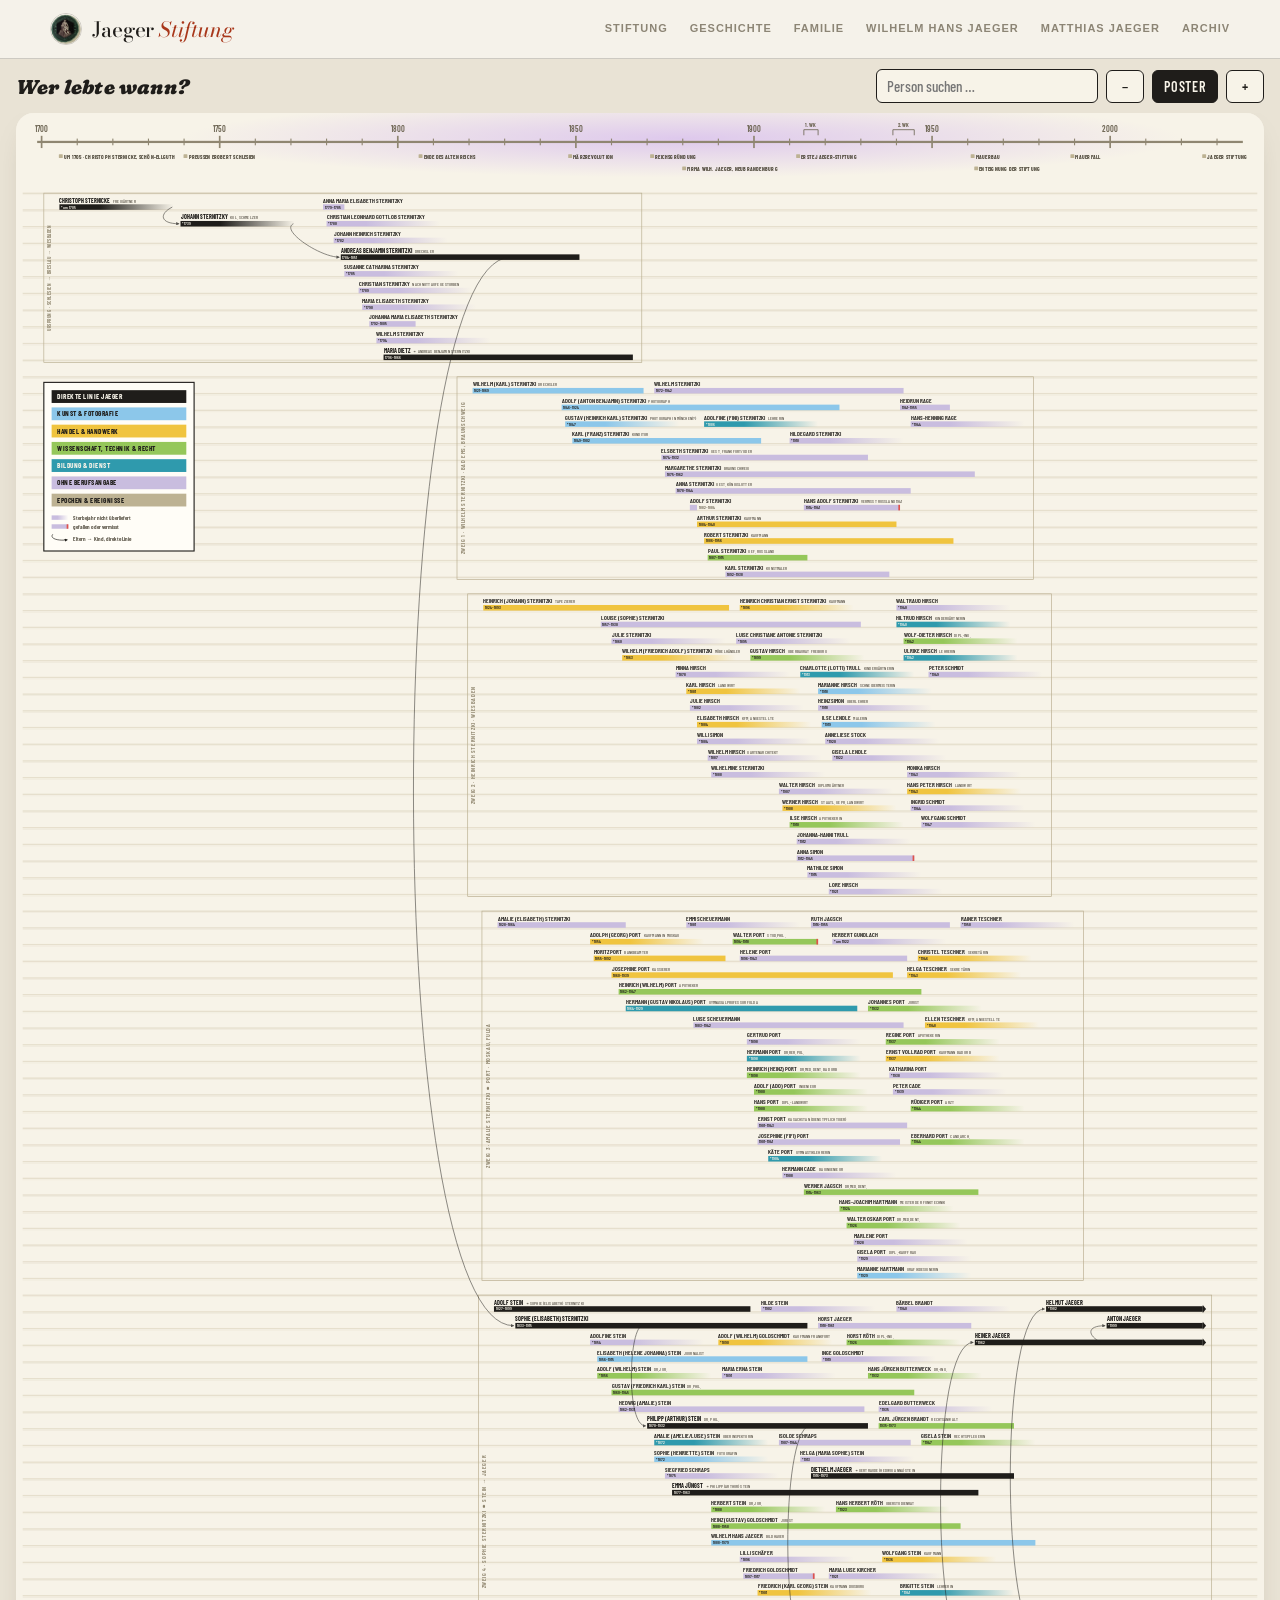
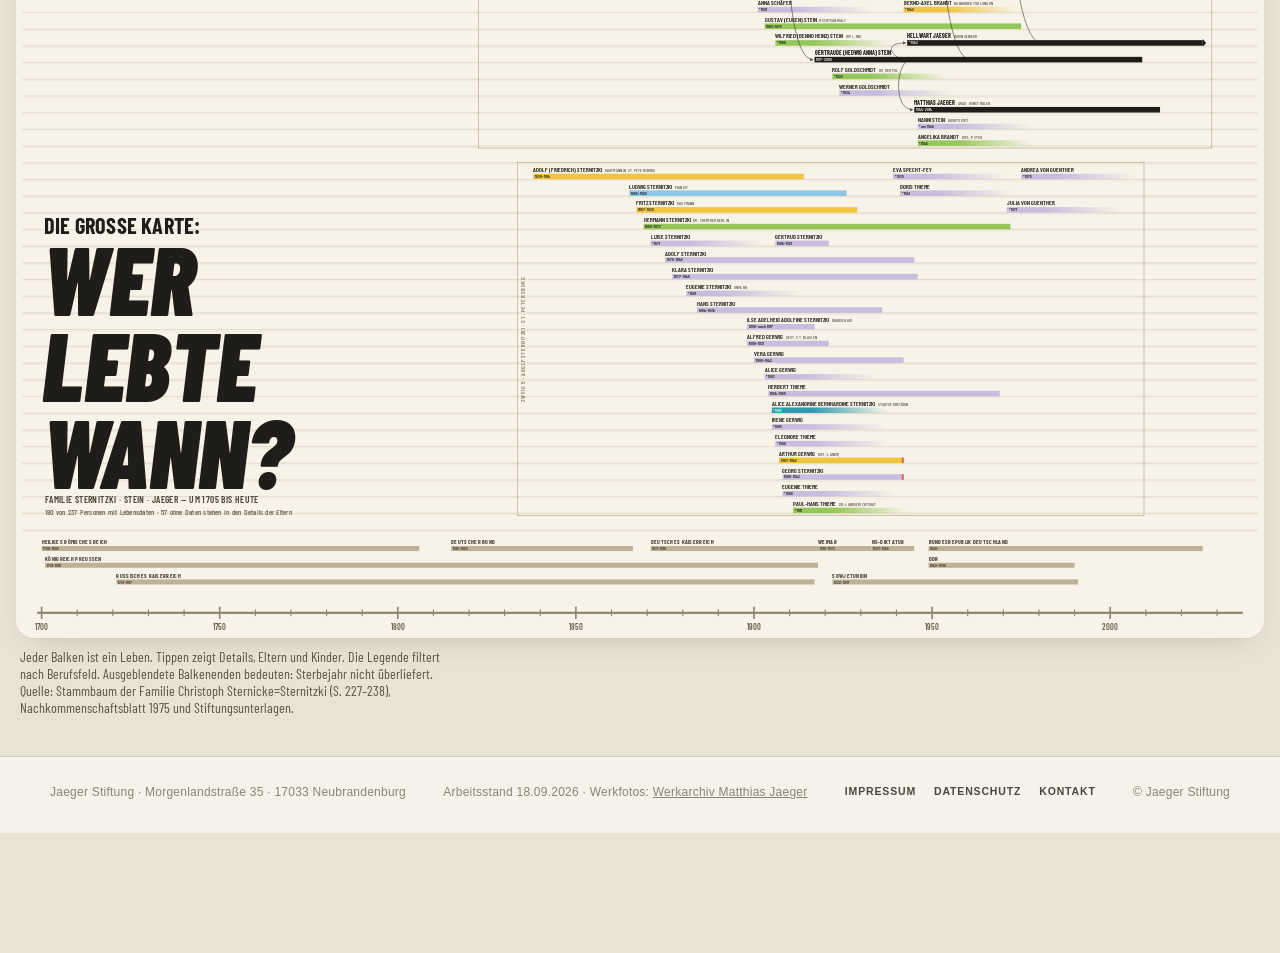
==== commit 2e9268b4: "Website in Unterseiten aufteilen und Bilder aufräumen - index.html in Startseite + Unterseiten zerle" ====
--- a/wer-lebte-wann.html
+++ b/wer-lebte-wann.html
@@ -1,8 +1,23 @@
-<!doctype html><html><head><meta charset=utf8><meta name=viewport content="width=device-width,initial-scale=1,viewport-fit=cover"><style>:root{color-scheme:light;box-sizing:border-box;padding-top:env(safe-area-inset-top,0px);padding-bottom:env(safe-area-inset-bottom,0px)}html{scroll-padding-top:env(safe-area-inset-top,0px)}body{margin:0;padding:0;font:14px -apple-system,BlinkMacSystemFont,sans-serif;background:#faf9f5;color:#141413}img{max-width:100%}[hidden]:not([hidden=until-found i]){display:none!important}</style></head><body>
-<title>Wer lebte wann? Familie Jaeger</title>
+<!doctype html>
+<html lang="de">
+<head>
+<meta charset="utf-8">
+<meta name="viewport" content="width=device-width,initial-scale=1,viewport-fit=cover">
+<script>if(window.top!==window.self)document.documentElement.classList.add('embedded');</script>
+<title>Wer lebte wann? – Jaeger Stiftung</title>
+<meta name="description" content="Wer lebte wann? Die Lebenszeiten der Familie Sternitzki, Stein und Jaeger von 1705 bis heute auf einer interaktiven Zeitleiste.">
+<meta property="og:type" content="website">
+<meta property="og:site_name" content="Jaeger Stiftung">
+<meta property="og:locale" content="de_DE">
+<meta property="og:title" content="Wer lebte wann? – Jaeger Stiftung">
+<meta property="og:description" content="Wer lebte wann? Die Lebenszeiten der Familie Sternitzki, Stein und Jaeger von 1705 bis heute auf einer interaktiven Zeitleiste.">
+<meta property="og:image" content="https://aramradomski.github.io/J-gerstiftung/img/objekte/obj-buste-wilhelm-jaeger.jpg">
+<meta name="twitter:card" content="summary_large_image">
+<link rel="icon" type="image/png" href="img/allgemein/blob-92d0ca021faac3b33932c7e9d1f00b83.png">
 <link rel="preconnect" href="https://fonts.googleapis.com">
 <link rel="preconnect" href="https://fonts.gstatic.com" crossorigin>
-<link rel="stylesheet" href="https://fonts.googleapis.com/css2?family=Fraunces:ital,opsz,wght,SOFT,WONK@0,9..144,700,100,0;1,9..144,900,100,1&family=Barlow+Condensed:wght@400;500;600;700&display=swap">
+<link rel="stylesheet" href="https://fonts.googleapis.com/css2?family=Fraunces:ital,opsz,wght,SOFT,WONK@0,9..144,700,100,0;1,9..144,900,100,1&family=Barlow+Condensed:wght@400;500;600;700&family=Bodoni+Moda:ital,opsz,wght@0,6..96,400..600;1,6..96,400..600&display=swap">
+<link rel="stylesheet" href="assets/chrome.css">
 <style>
 :root{
   --page:#e9e3d5; --paper:#f7f3e8; --ink:#1f1d1a; --ink2:#5b554a; --rule:#e2dac7;
@@ -45,7 +60,31 @@
 #card a{color:var(--ink);text-decoration:underline;text-decoration-color:#b9ad8e;cursor:pointer}
 #card .x{position:absolute;right:10px;top:8px;border:0;background:none;font-size:24px;line-height:1;cursor:pointer;color:var(--ink);padding:4px 6px}
 @media (prefers-reduced-motion:no-preference){ .it.flash .hl{animation:fl 1.1s ease 2} @keyframes fl{50%{stroke:var(--krieg);stroke-width:5}} }
+/* Kopf-/Fußzeile der Website */
+body{margin:0}
+.site-head{margin-inline:-16px;position:relative}
+.site-foot{margin-inline:-16px;margin-top:40px}
 </style>
+</head>
+<body>
+<a class="skip-link" href="#wrap">Zum Inhalt springen</a>
+<header class="site-head">
+  <div class="site-head-in">
+    <a class="site-brand" href="index.html"><img src="img/allgemein/blob-92d0ca021faac3b33932c7e9d1f00b83.png" alt="" width="30" height="30"><span>Jaeger <em>Stiftung</em></span></a>
+    <button class="site-toggle" type="button" aria-expanded="false" aria-controls="site-nav"><i aria-hidden="true"></i>Menü</button>
+    <nav class="site-nav" id="site-nav" aria-label="Hauptmenü">
+      <ul class="site-menu">
+        <li><a href="stiftung.html">Stiftung</a></li>
+        <li><a href="geschichte.html">Geschichte</a></li>
+        <li><a href="familie.html">Familie</a></li>
+        <li><a href="wilhelm-hans-jaeger.html">Wilhelm Hans Jaeger</a></li>
+        <li><a href="matthias-jaeger.html">Matthias Jaeger</a></li>
+        <li><a href="archiv.html">Archiv</a></li>
+      </ul>
+    </nav>
+  </div>
+</header>
+
 
 <div class="bar">
   <b>Wer lebte wann?</b>
@@ -354,4 +393,14 @@
 })();
 </script>
 
-</body></html>+<footer class="site-foot">
+  <div class="site-foot-in">
+    <span>Jaeger Stiftung · Morgenlandstraße 35 · 17033 Neubrandenburg</span>
+    <span>Arbeitsstand 18.09.2026 · Werkfotos: <a href="https://bildstock.berlintapete.de/Culture-Heritage-MemoryLab/Jaegerworks/Matthias-Jaeger" target="_blank" rel="noopener">Werkarchiv Matthias Jaeger</a></span>
+    <span class="site-foot-links"><a href="impressum.html">Impressum</a> <a href="datenschutz.html">Datenschutz</a> <a href="mailto:aramradomski@me.com">Kontakt</a></span>
+    <span>© Jaeger Stiftung</span>
+  </div>
+</footer>
+<script src="assets/site.js"></script>
+</body>
+</html>
--- a/assets/chrome.css
+++ b/assets/chrome.css
@@ -0,0 +1,52 @@
+/* ==========================================================
+   Jaeger Stiftung – Kopf- und Fußzeile (auf allen Seiten gleich)
+   Bewusst eigenständig mit Fallback-Farben, damit sie auch auf
+   Seiten mit eigenem Stylesheet (wer-lebte-wann.html) funktioniert.
+   ========================================================== */
+.skip-link{position:absolute;left:-9999px;top:8px;z-index:100;padding:8px 14px;background:var(--ink,#18150f);color:var(--ground,#f5f2ea);font:600 13px/1.2 -apple-system,BlinkMacSystemFont,"Helvetica Neue",Arial,sans-serif;text-decoration:none}
+.skip-link:focus{left:8px}
+
+.site-head{position:sticky;top:0;z-index:40;background:var(--ground,#f5f2ea);border-bottom:1px solid var(--hair,rgba(24,21,15,.18));padding-top:env(safe-area-inset-top,0px);font-family:-apple-system,BlinkMacSystemFont,"SF Pro Text","Helvetica Neue",Helvetica,Arial,sans-serif}
+.site-head-in{max-width:1180px;margin:0 auto;padding:0 clamp(16px,4vw,20px);display:flex;align-items:center;justify-content:space-between;gap:20px;min-height:58px}
+.site-brand{display:inline-flex;align-items:center;gap:10px;color:var(--ink,#18150f);text-decoration:none;flex:none}
+.site-brand img{width:30px;height:30px;border-radius:50%;object-fit:cover;display:block;border:1px solid var(--hair,rgba(24,21,15,.18))}
+.site-brand span{font-family:"Bodoni Moda","Didot","Bodoni 72",Georgia,serif;font-size:21px;font-weight:450;letter-spacing:-.005em;line-height:1;white-space:nowrap}
+.site-brand span em{font-style:italic;color:var(--accent,#a8371a)}
+.site-menu{display:flex;align-items:center;gap:22px;margin:0;padding:0;list-style:none}
+.site-menu a{display:block;padding:6px 0;color:var(--ink-3,#8c8575);text-decoration:none;font-size:11px;font-weight:650;letter-spacing:.09em;text-transform:uppercase;border-bottom:2px solid transparent;transition:color .2s,border-color .2s;white-space:nowrap}
+.site-menu a:hover{color:var(--ink,#18150f)}
+.site-menu a[aria-current="page"]{color:var(--ink,#18150f);border-color:var(--accent,#a8371a)}
+.site-menu a:focus-visible,.site-toggle:focus-visible,.site-brand:focus-visible,.site-foot a:focus-visible{outline:2px solid var(--accent,#a8371a);outline-offset:3px}
+.site-toggle{display:none;appearance:none;align-items:center;gap:9px;border:1px solid var(--hair,rgba(24,21,15,.18));background:none;color:var(--ink,#18150f);font:650 11px/1 -apple-system,BlinkMacSystemFont,"Helvetica Neue",Arial,sans-serif;letter-spacing:.09em;text-transform:uppercase;padding:10px 12px;min-height:40px;cursor:pointer}
+.site-toggle i{position:relative;display:block;width:16px;height:1.6px;background:currentColor;transition:background .2s}
+.site-toggle i::before,.site-toggle i::after{content:"";position:absolute;left:0;width:16px;height:1.6px;background:currentColor;transition:transform .25s}
+.site-toggle i::before{top:-5px}
+.site-toggle i::after{top:5px}
+.site-toggle[aria-expanded="true"] i{background:transparent}
+.site-toggle[aria-expanded="true"] i::before{transform:translateY(5px) rotate(45deg)}
+.site-toggle[aria-expanded="true"] i::after{transform:translateY(-5px) rotate(-45deg)}
+
+@media (max-width:980px){
+  .site-toggle{display:inline-flex}
+  .site-nav{position:absolute;left:0;right:0;top:100%;background:var(--ground,#f5f2ea);border-bottom:1px solid var(--hair,rgba(24,21,15,.18));box-shadow:0 18px 30px -22px rgba(0,0,0,.45);display:none}
+  .site-head.open .site-nav{display:block}
+  .site-menu{flex-direction:column;align-items:stretch;gap:0;max-width:1180px;margin:0 auto;padding:4px clamp(16px,4vw,20px) 12px}
+  .site-menu li{border-top:1px solid var(--hair-soft,rgba(24,21,15,.10))}
+  .site-menu li:first-child{border-top:0}
+  .site-menu a{padding:14px 0;font-size:12px;border-bottom:0;border-left:2px solid transparent;padding-left:12px}
+  .site-menu a[aria-current="page"]{border-left-color:var(--accent,#a8371a)}
+}
+@media (max-width:380px){ .site-brand span{font-size:19px} .site-brand img{width:26px;height:26px} }
+
+/* ---------- Fußzeile ---------- */
+.site-foot{margin:0;padding:0;border-top:1px solid var(--hair,rgba(24,21,15,.18));background:var(--ground,#f5f2ea);color:var(--ink-3,#8c8575);font:12px/1.6 -apple-system,BlinkMacSystemFont,"Helvetica Neue",Arial,sans-serif;letter-spacing:.02em;display:block;border-radius:0}
+.site-foot-in{max-width:1180px;margin:0 auto;padding:26px clamp(16px,4vw,20px) calc(30px + env(safe-area-inset-bottom,0px));display:flex;flex-wrap:wrap;justify-content:space-between;gap:12px 24px}
+.site-foot a{color:inherit}
+.site-foot a:hover{color:var(--accent,#a8371a)}
+.site-foot-links{display:flex;flex-wrap:wrap;gap:6px 18px}
+.site-foot-links a{text-decoration:none;font-weight:650;letter-spacing:.08em;text-transform:uppercase;font-size:10.5px;color:var(--ink-2,#4c473c)}
+.site-foot-links a[aria-current="page"]{color:var(--ink,#18150f);text-decoration:underline;text-decoration-color:var(--accent,#a8371a);text-underline-offset:4px}
+@media (max-width:600px){ .site-foot-in{flex-direction:column;gap:10px} }
+
+/* Eingebettet (z. B. „Wer lebte wann?“ im iframe der Familienseite): keine Kopf-/Fußzeile */
+.embedded .site-head,.embedded .site-foot,.embedded .skip-link{display:none!important}
